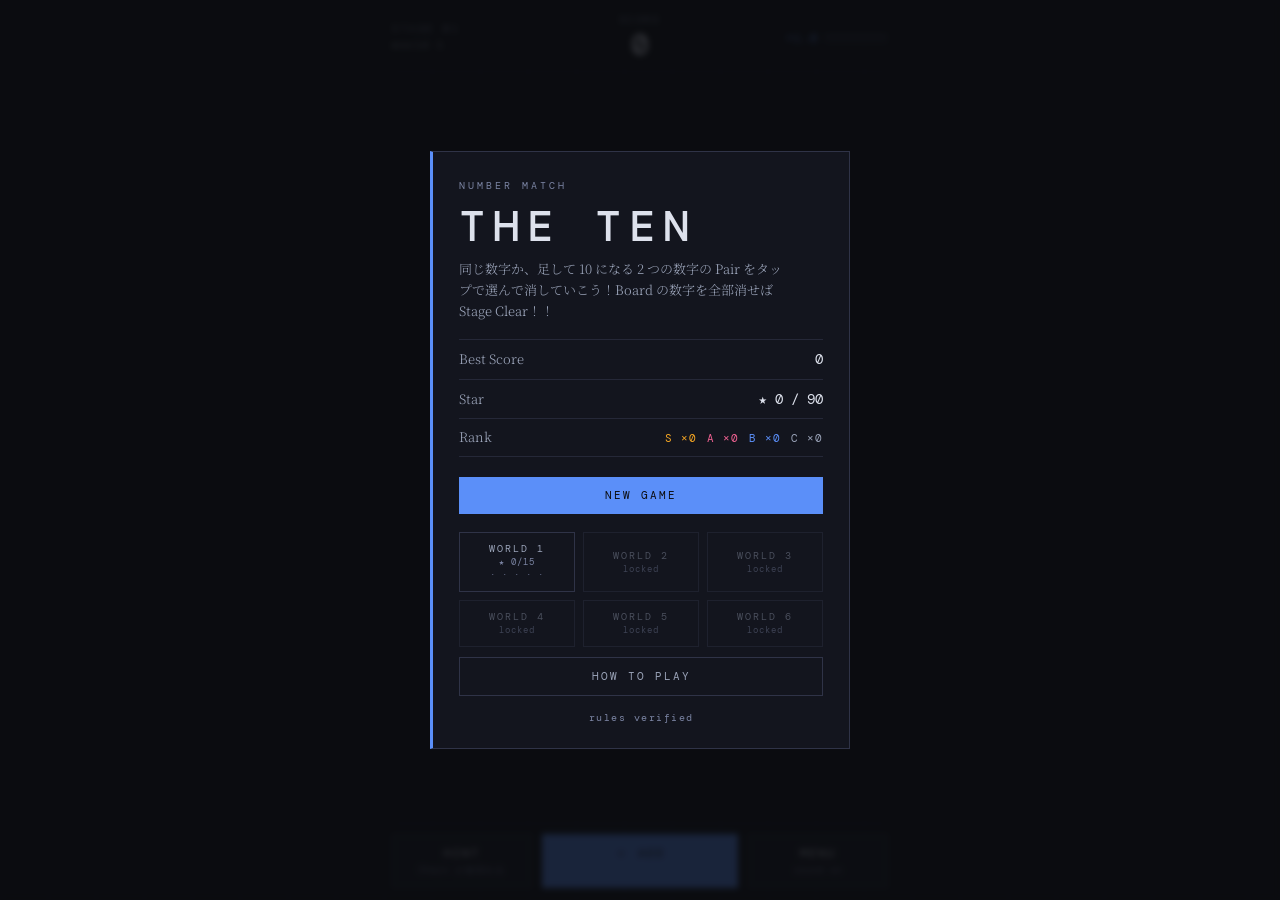
==== web/index.html @ 30307515 "改善案 1〜6、表記の英語統一、GIVE UP ボタン - Chain ゲージ: 4 秒消さないと 1.5 秒ごとに Chain −1(game.tick、HUD の細いバー) - FEVER: 倍率" ====
<!doctype html>
<html lang="ja">
<head>
  <meta charset="utf-8">
  <meta name="viewport" content="width=device-width, initial-scale=1, viewport-fit=cover, user-scalable=no">
  <meta name="theme-color" content="#0c0d11">
  <meta name="mobile-web-app-capable" content="yes">
  <meta name="apple-mobile-web-app-capable" content="yes">
  <meta name="apple-mobile-web-app-status-bar-style" content="black-translucent">
  <title>THE TEN — Number Match</title>
  <link rel="manifest" href="manifest.json">
  <link rel="icon" href="icons/icon.svg" type="image/svg+xml">
  <link rel="apple-touch-icon" href="icons/icon-192.png">
  <link rel="preconnect" href="https://fonts.googleapis.com">
  <link rel="preconnect" href="https://fonts.gstatic.com" crossorigin>
  <link href="https://fonts.googleapis.com/css2?family=DM+Mono:wght@300;400;500&family=Noto+Serif+JP:wght@300;400;500&display=swap" rel="stylesheet">
  <link rel="stylesheet" href="css/style.css">
</head>
<body>
  <canvas id="fx" aria-hidden="true"></canvas>

  <main id="app" class="app">
    <header class="hud">
      <div class="hud-left">
        <div class="label" id="hud-stage-label">STAGE 01</div>
        <div class="sub" id="hud-world-label">world 1</div>
      </div>
      <div class="hud-center">
        <div class="label">SCORE</div>
        <div class="score" id="hud-score">0</div>
      </div>
      <div class="hud-right">
        <div class="lives" id="hud-lives" aria-label="Heart"></div>
        <div class="chain" id="hud-chain" aria-label="Chain">
          <span class="chain-mult" id="hud-mult">×1.0</span>
          <span class="chain-bars">
            <span class="chain-bar"><span class="chain-fill" id="hud-chain-fill"></span></span>
            <span class="gauge-bar" title="Chain gauge"><span class="gauge-fill" id="hud-gauge-fill"></span></span>
          </span>
        </div>
      </div>
    </header>

    <div class="fever" id="hud-fever" hidden>
      <span class="fever-label">FEVER ×2</span>
      <span class="fever-bar"><span class="fever-fill" id="hud-fever-fill"></span></span>
    </div>

    <section class="board-wrap" id="board-wrap">
      <div class="board" id="board" role="grid" aria-label="Board"></div>
    </section>

    <footer class="controls">
      <button class="ctl" id="btn-hint" type="button">
        <span class="ctl-label">HINT</span>
        <span class="ctl-sub">Chain が途切れる</span>
      </button>
      <button class="ctl ctl-primary" id="btn-add" type="button">
        <span class="ctl-label" id="btn-add-label">＋ ADD</span>
        <span class="ctl-sub" id="add-stock" aria-label="Add の残り"></span>
      </button>
      <button class="ctl" id="btn-menu" type="button">
        <span class="ctl-label">MENU</span>
        <span class="ctl-sub" id="btn-sound-state">sound on</span>
      </button>
    </footer>
  </main>

  <div class="toast" id="toast" hidden></div>

  <div class="overlay" id="overlay" hidden>
    <div class="card" id="overlay-card"></div>
  </div>

  <script type="module" src="js/main.js"></script>
</body>
</html>
---- web/css/style.css ----
/* ============================================================
   TEN — Number Match  共通スタイル
   study_planner の world view(dark / DM Mono + Noto Serif JP)を踏襲
   ============================================================ */

:root {
  --bg:#0c0d11;
  --surface:#13151e;
  --surface2:#1b1e2b;
  --surface3:#222536;
  --border:#252838;
  --border-light:#2f3347;

  --text:#dde1ec;
  --text-muted:#9aa3b8;
  --text-dim:#7b84a3;

  --blue:#5b8ff9;
  --green:#3ecf8e;
  --amber:#f5a623;
  --rose:#f06292;
  --red:#ef4444;
  --purple:#a78bfa;

  --heat:var(--blue);              /* チェーンの熱の色(JS が上書き) */
  --glow:0;                         /* チェーンの熱 0〜1(JS が上書き)。ボードの縁の光と格子の明るさ */

  --font-ja:'Noto Serif JP', 'Hiragino Mincho ProN', 'Yu Mincho', serif;
  --font-mono:'DM Mono', 'SFMono-Regular', Consolas, monospace;

  --gutter:12px;
  --cell-gap:4px;
  --cell:48px;                      /* JS が画面幅から再計算 */
  color-scheme:dark;
}

*, *::before, *::after { margin:0; padding:0; box-sizing:border-box; }
html, body { height:100%; }
body {
  font-family:var(--font-ja);
  background:var(--bg);
  color:var(--text);
  line-height:1.6;
  -webkit-font-smoothing:antialiased;
  -webkit-tap-highlight-color:transparent;
  overflow:hidden;
  touch-action:manipulation;
  user-select:none; -webkit-user-select:none;
}

/* 格子背景 */
body::after {
  content:''; position:fixed; inset:0;
  background-image:
    linear-gradient(var(--border) 1px, transparent 1px),
    linear-gradient(90deg, var(--border) 1px, transparent 1px);
  background-size:48px 48px;
  opacity:calc(0.15 + var(--glow) * 0.2); pointer-events:none; z-index:0;
  transition:opacity 0.4s;
}
body.gridflash::after { animation:gridflash 0.45s ease-out; }
@keyframes gridflash { 0%{opacity:0.7} 100%{opacity:calc(0.15 + var(--glow) * 0.2)} }

#fx { position:fixed; inset:0; width:100%; height:100%; pointer-events:none; z-index:50; }

/* ---------- レイアウト ---------- */
.app {
  position:relative; z-index:1;
  display:flex; flex-direction:column;
  height:100%;
  max-width:520px; margin:0 auto;
  padding:calc(env(safe-area-inset-top, 0px) + 12px) var(--gutter) calc(env(safe-area-inset-bottom, 0px) + 12px);
}

/* ---------- HUD ---------- */
.hud {
  display:grid; grid-template-columns:1fr auto 1fr; align-items:center; gap:12px;
  padding-bottom:10px; border-bottom:1px solid var(--border);
}
.hud-left { text-align:left; }
.hud-center { text-align:center; }
.hud-right { text-align:right; display:flex; flex-direction:column; align-items:flex-end; gap:4px; }
.label {
  font-family:var(--font-mono); font-size:10px; letter-spacing:2.5px;
  text-transform:uppercase; color:var(--text-dim);
}
.sub { font-family:var(--font-mono); font-size:10px; letter-spacing:1.5px; color:var(--text-muted); }
.score {
  font-family:var(--font-mono); font-weight:500; font-size:26px; letter-spacing:1px;
  line-height:1.1; color:var(--text);
  font-variant-numeric:tabular-nums;
  transition:color 0.3s;
}
.score.bump { animation:bump 0.25s ease-out; }
@keyframes bump { 0%{transform:scale(1)} 40%{transform:scale(1.12); color:var(--heat)} 100%{transform:scale(1)} }

.lives { display:flex; gap:4px; font-size:14px; line-height:1; }
.lives .heart { color:var(--rose); transition:transform 0.2s, opacity 0.2s; display:inline-block; }
.lives .heart.off { color:var(--border-light); }
.lives .heart.lost { animation:heart-lost 0.5s ease-out forwards; }
.lives .heart.gain { animation:heart-gain 0.6s ease-out; }
@keyframes heart-lost { 0%{transform:scale(1)} 30%{transform:scale(1.5)} 100%{transform:scale(0.8); opacity:0.35} }
@keyframes heart-gain { 0%{transform:scale(0.4)} 60%{transform:scale(1.5)} 100%{transform:scale(1)} }

.chain { display:flex; align-items:center; gap:6px; }
.chain-mult {
  font-family:var(--font-mono); font-size:12px; letter-spacing:1px; color:var(--heat);
  font-variant-numeric:tabular-nums; transition:color 0.3s;
}
.chain-bars { display:flex; flex-direction:column; gap:3px; }
.chain-bar { position:relative; width:64px; height:4px; background:var(--surface3); overflow:hidden; }
.gauge-bar { position:relative; width:64px; height:2px; background:var(--surface3); overflow:hidden; }
.gauge-fill { position:absolute; left:0; top:0; bottom:0; width:0%; background:var(--text-muted); transition:width 0.2s linear; }
.gauge-fill.low { background:var(--red); animation:gauge-blink 0.4s steps(2) infinite; }
@keyframes gauge-blink { 0%{opacity:1} 100%{opacity:0.3} }
.chain-fill {
  position:absolute; left:0; top:0; bottom:0; width:0%;
  background:var(--heat); transition:width 0.25s ease-out, background 0.3s;
  box-shadow:0 0 8px var(--heat);
}

/* ---------- FEVER ---------- */
.fever {
  display:flex; align-items:center; gap:10px; margin-top:8px; padding:4px 10px;
  border:1px solid var(--rose); background:rgba(240,98,146,0.12);
  animation:fever-pulse 0.6s ease-in-out infinite alternate;
}
.fever[hidden] { display:none; }
.fever-label { font-family:var(--font-mono); font-size:11px; letter-spacing:3px; color:var(--rose); font-weight:500; white-space:nowrap; }
.fever-bar { flex:1; height:4px; background:var(--surface3); overflow:hidden; }
.fever-fill { display:block; height:100%; width:100%; background:linear-gradient(90deg, var(--rose), var(--amber), var(--purple)); transition:width 0.25s linear; }
@keyframes fever-pulse { 0%{box-shadow:0 0 6px rgba(240,98,146,0.3)} 100%{box-shadow:0 0 18px rgba(240,98,146,0.7)} }
body.fever { animation:fever-bg 1.2s ease-in-out infinite alternate; }
@keyframes fever-bg { 0%{background:#0c0d11} 100%{background:#1a0e1c} }
body.fever::after { opacity:0.5; animation:fever-grid 0.6s ease-in-out infinite alternate; }
@keyframes fever-grid { 0%{opacity:0.35} 100%{opacity:0.65} }
body.fever .hud, body.fever .controls { border-color:rgba(240,98,146,0.5); }

/* ---------- Board ---------- */
.board-wrap {
  flex:1; min-height:0;
  display:flex; justify-content:center; align-items:flex-start;
  padding:18px 0 12px;
  overflow-y:auto;
  scrollbar-width:none;
  will-change:transform;
  box-shadow:inset 0 0 calc(10px + var(--glow) * 70px) color-mix(in srgb, var(--heat) calc(var(--glow) * 45%), transparent);
  transition:box-shadow 0.4s;
}
.app.punch { animation:punch 0.28s cubic-bezier(.2,1.4,.4,1); }
@keyframes punch { 0%{transform:scale(1)} 35%{transform:scale(1.035)} 100%{transform:scale(1)} }
.board-wrap::-webkit-scrollbar { display:none; }
.board {
  display:grid;
  grid-template-columns:repeat(9, var(--cell));
  grid-auto-rows:var(--cell);
  gap:var(--cell-gap);
  align-content:start;
  padding-bottom:40px;
}
.cell {
  appearance:none; border:1px solid var(--border); background:var(--surface);
  color:var(--text); font-family:var(--font-mono); font-weight:500;
  font-size:calc(var(--cell) * 0.62); line-height:1;
  display:flex; align-items:center; justify-content:center;
  cursor:pointer; position:relative;
  transition:background 0.15s, border-color 0.15s, transform 0.12s, color 0.15s, opacity 0.2s;
}
.cell:active { transform:scale(0.92); }
.cell.empty {
  background:transparent; border-color:var(--border); border-style:dashed; opacity:0.35;
  cursor:default; color:transparent;
}
.cell.selected {
  background:var(--surface3); border-color:var(--heat); color:#fff;
  box-shadow:0 0 0 1px var(--heat), 0 0 16px color-mix(in srgb, var(--heat) 55%, transparent);
  transform:scale(1.06);
}
.cell.squash { animation:squash 0.32s cubic-bezier(.3,1.6,.5,1); }
@keyframes squash { 0%{transform:scale(1.25,0.8)} 50%{transform:scale(0.95,1.12)} 100%{transform:scale(1.06)} }
.cell.hint { animation:hint-pulse 0.9s ease-in-out infinite; border-color:var(--amber); color:var(--amber); }
@keyframes hint-pulse { 0%,100%{box-shadow:0 0 0 0 rgba(245,166,35,0)} 50%{box-shadow:0 0 0 4px rgba(245,166,35,0.35)} }
.cell.removing {
  animation:cell-pop 0.22s ease-in forwards;
  border-color:var(--heat); color:var(--heat);
}
@keyframes cell-pop { 0%{transform:scale(1.1)} 100%{transform:scale(0.2); opacity:0} }
.cell.shake { animation:cell-shake 0.3s ease-in-out; border-color:var(--red); }
@keyframes cell-shake { 0%,100%{transform:translateX(0)} 25%{transform:translateX(-4px)} 75%{transform:translateX(4px)} }
.cell.added { animation:cell-in 0.35s ease-out backwards; }
@keyframes cell-in { 0%{transform:translateY(10px) scale(0.6); opacity:0} 100%{transform:none; opacity:1} }

/* ---------- 操作ボタン ---------- */
.controls {
  display:grid; grid-template-columns:1fr 1.4fr 1fr; gap:10px;
  padding-top:10px; border-top:1px solid var(--border);
}
.ctl {
  appearance:none; background:var(--surface); border:1px solid var(--border-light);
  color:var(--text-muted); padding:10px 8px; cursor:pointer;
  display:flex; flex-direction:column; align-items:center; gap:3px;
  transition:all 0.15s; min-height:54px;
}
.ctl:active { transform:translateY(1px); }
.ctl:disabled { opacity:0.4; cursor:not-allowed; }
.ctl-label { font-family:var(--font-mono); font-size:12px; letter-spacing:2px; text-transform:uppercase; color:var(--text); }
.ctl-sub { font-family:var(--font-mono); font-size:9px; letter-spacing:1px; color:var(--text-dim); }
.ctl-primary { background:var(--blue); border-color:var(--blue); }
.ctl-primary .ctl-label { color:#0c0d11; }
.ctl-primary .ctl-sub { color:rgba(12,13,17,0.7); }
.ctl-primary:disabled { background:var(--surface); border-color:var(--border); }
.ctl-primary:disabled .ctl-label { color:var(--text-dim); }
.ctl-danger { background:var(--surface); border-color:var(--red); }
.ctl-danger .ctl-label { color:var(--red); }
.ctl-danger .ctl-sub { color:var(--text-dim); }
.stock { display:inline-flex; gap:4px; }
.stock .dot { width:6px; height:6px; border-radius:50%; background:rgba(12,13,17,0.85); }
.stock .dot.off { background:rgba(12,13,17,0.25); }
.ctl-primary:disabled .stock .dot { background:var(--text-dim); }
.ctl-primary:disabled .stock .dot.off { background:var(--border); }

/* ---------- トースト ---------- */
.toast {
  position:fixed; left:50%; bottom:calc(env(safe-area-inset-bottom, 0px) + 92px);
  transform:translateX(-50%) translateY(10px);
  background:var(--surface2); border:1px solid var(--border-light); border-left:2px solid var(--amber);
  color:var(--text); font-family:var(--font-mono); font-size:11px; letter-spacing:1px;
  padding:10px 18px; z-index:60; opacity:0; transition:all 0.25s ease; pointer-events:none;
  max-width:min(440px, calc(100vw - 32px)); width:max-content; text-align:center; line-height:1.6;
}
.toast[hidden] { display:block; }
.toast.show { opacity:1; transform:translateX(-50%) translateY(0); }

/* ---------- オーバーレイ ---------- */
.overlay {
  position:fixed; inset:0; z-index:40;
  background:rgba(12,13,17,0.82); backdrop-filter:blur(3px);
  display:flex; align-items:center; justify-content:center; padding:16px;
}
.overlay[hidden] { display:none; }
.card {
  width:100%; max-width:420px;
  background:var(--surface); border:1px solid var(--border-light); border-left:3px solid var(--heat);
  padding:26px 26px 22px;
  animation:card-in 0.3s ease-out;
  max-height:calc(100vh - 32px); overflow-y:auto;
}
@keyframes card-in { 0%{transform:translateY(16px); opacity:0} 100%{transform:none; opacity:1} }
.card .eyebrow { font-family:var(--font-mono); font-size:10px; letter-spacing:3px; text-transform:uppercase; color:var(--text-dim); margin-bottom:6px; }
.card h1 { font-family:var(--font-mono); font-weight:500; font-size:22px; letter-spacing:3px; text-transform:uppercase; line-height:1.2; }
.card h1.big { font-size:44px; letter-spacing:8px; }
.card .ja { font-family:var(--font-ja); font-weight:300; font-size:13px; color:var(--text-muted); margin-top:6px; text-wrap:pretty; }
.card .rows { margin:18px 0 6px; border-top:1px solid var(--border); }
.card .row { display:flex; justify-content:space-between; align-items:baseline; padding:8px 0; border-bottom:1px solid var(--border); font-size:13px; }
.card .row .k { color:var(--text-muted); font-family:var(--font-ja); font-weight:300; }
.card .row .v { font-family:var(--font-mono); font-size:14px; font-variant-numeric:tabular-nums; }
.card .row .v.plus { color:var(--green); }
.card .row .v.minus { color:var(--red); }
.card .row.total .v { font-size:20px; font-weight:500; }
.card .result { display:flex; align-items:center; justify-content:center; gap:22px; margin:16px 0 4px; }
.card .rank { font-family:var(--font-mono); font-weight:500; font-size:54px; line-height:1; letter-spacing:2px;
  color:var(--text-dim); transform:scale(0.4); opacity:0; }
.card .rank.show { animation:rank-in 0.5s cubic-bezier(.2,1.5,.4,1) forwards; }
.card .rank.S { color:var(--amber); text-shadow:0 0 24px rgba(245,166,35,0.7); }
.card .rank.A { color:var(--rose); text-shadow:0 0 18px rgba(240,98,146,0.6); }
.card .rank.B { color:var(--blue); }
.card .rank.C { color:var(--text-muted); }
@keyframes rank-in { 0%{transform:scale(2.2); opacity:0} 100%{transform:scale(1); opacity:1} }
.card .stars { display:flex; gap:10px; justify-content:center; font-size:34px; line-height:1; }
.card .stars .star { color:var(--border-light); transform:scale(0.6); opacity:0; }
.card .stars .star.on { color:var(--amber); text-shadow:0 0 18px rgba(245,166,35,0.6); }
.card .stars .star.show { animation:star-in 0.45s cubic-bezier(.2,1.6,.4,1) forwards; }
@keyframes star-in { 0%{transform:scale(0.3); opacity:0} 100%{transform:scale(1); opacity:1} }
.card .actions { display:flex; flex-direction:column; gap:10px; margin-top:20px; }
.btn {
  appearance:none; font-family:var(--font-mono); font-size:11px; letter-spacing:2px; text-transform:uppercase;
  padding:12px 20px; border:none; cursor:pointer; transition:all 0.15s;
  display:inline-flex; align-items:center; justify-content:center; gap:8px; line-height:1.2;
}
.btn:active { transform:translateY(1px); }
.btn-primary { background:var(--blue); color:#0c0d11; }
.btn-success { background:var(--green); color:#0c0d11; }
.btn-warn { background:var(--amber); color:#0c0d11; }
.btn-danger { background:var(--red); color:#fff; }
.btn-ghost { background:transparent; color:var(--text-muted); border:1px solid var(--border-light); }
.btn:disabled { opacity:0.4; cursor:not-allowed; }
.worlds { display:grid; grid-template-columns:repeat(3, 1fr); gap:8px; margin-top:8px; }
.worlds .btn { padding:10px 6px; font-size:10px; flex-direction:column; gap:2px; }
.worlds .btn small { font-size:9px; letter-spacing:1px; color:var(--text-dim); text-transform:none; }
.ranks { display:flex; gap:10px; justify-content:center; font-family:var(--font-mono); font-size:11px; letter-spacing:1px; }
.ranks .S { color:var(--amber); } .ranks .A { color:var(--rose); } .ranks .B { color:var(--blue); } .ranks .C { color:var(--text-muted); }
.card .rules { font-size:13px; line-height:1.9; color:var(--text-muted); font-weight:300; margin-top:12px; text-wrap:pretty; }
.card .rules b { color:var(--text); font-weight:500; }
.card .rules .ex { font-family:var(--font-mono); color:var(--heat); }
.meta { font-family:var(--font-mono); font-size:10px; letter-spacing:1.5px; color:var(--text-dim); margin-top:14px; text-align:center; }

@media (min-height:760px) {
  .score { font-size:30px; }
}
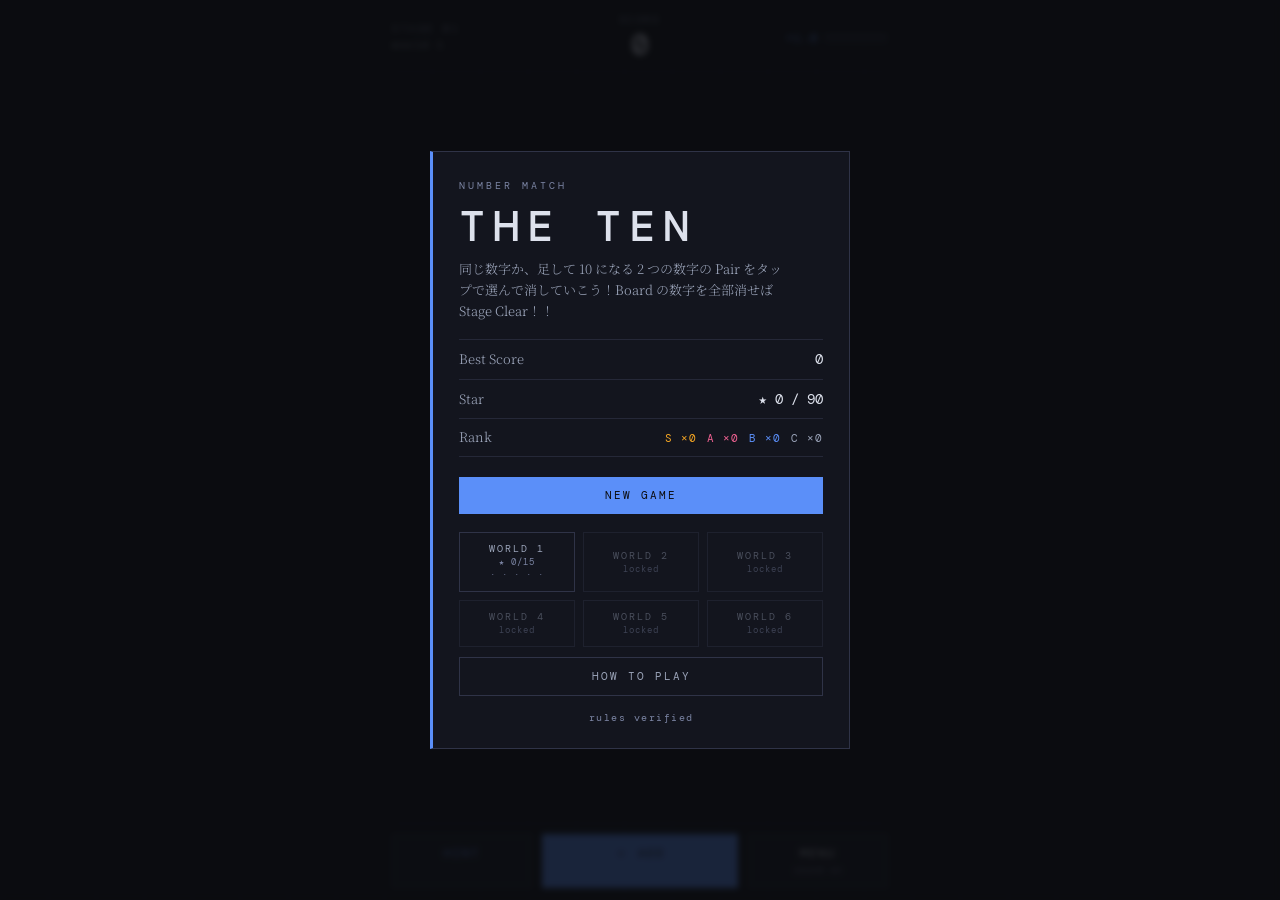
==== commit 60c3a251: "FEVER を届きやすく、長音階の音、難しさを倍率に、3 段階の Hint(HINT / FLASH / SCOPE) - Chain: 1 回ごとに倍率 +1.0(上限 ×10 は 9 連鎖)、ゲー" ====
--- a/web/index.html
+++ b/web/index.html
@@ -51,9 +51,9 @@
     </section>
 
     <footer class="controls">
-      <button class="ctl" id="btn-hint" type="button">
-        <span class="ctl-label">HINT</span>
-        <span class="ctl-sub">Chain が途切れる</span>
+      <button class="ctl tier-hint" id="btn-hint" type="button">
+        <span class="ctl-label" id="btn-hint-label">HINT</span>
+        <span class="ctl-sub" id="btn-hint-sub"></span>
       </button>
       <button class="ctl ctl-primary" id="btn-add" type="button">
         <span class="ctl-label" id="btn-add-label">＋ ADD</span>
--- a/web/css/style.css
+++ b/web/css/style.css
@@ -210,6 +210,15 @@
 .ctl-primary .ctl-sub { color:rgba(12,13,17,0.7); }
 .ctl-primary:disabled { background:var(--surface); border-color:var(--border); }
 .ctl-primary:disabled .ctl-label { color:var(--text-dim); }
+.ctl.tier-hint .ctl-label { color:var(--blue); }
+.ctl.tier-flash { border-color:var(--amber); } .ctl.tier-flash .ctl-label { color:var(--amber); }
+.ctl.tier-scope { border-color:var(--red); animation:scope-glow 1s ease-in-out infinite alternate; } .ctl.tier-scope .ctl-label { color:var(--red); }
+@keyframes scope-glow { 0%{box-shadow:0 0 0 0 rgba(239,68,68,0)} 100%{box-shadow:0 0 12px 0 rgba(239,68,68,0.45)} }
+.ctl .stock .dot { background:var(--text-muted); } .ctl .stock .dot.off { background:var(--border-light); }
+.cell.flash { animation:flash-cell 0.3s ease-in-out infinite alternate; border-color:var(--amber); color:var(--amber); }
+@keyframes flash-cell { 0%{box-shadow:0 0 0 0 rgba(245,166,35,0.2); background:var(--surface)} 100%{box-shadow:0 0 14px 2px rgba(245,166,35,0.55); background:var(--surface3)} }
+.cell.scope { animation:scope-cell 0.7s ease-in-out infinite alternate; border-color:var(--red); color:var(--red); }
+@keyframes scope-cell { 0%{box-shadow:0 0 0 0 rgba(239,68,68,0.2)} 100%{box-shadow:0 0 16px 3px rgba(239,68,68,0.6)} }
 .ctl-danger { background:var(--surface); border-color:var(--red); }
 .ctl-danger .ctl-label { color:var(--red); }
 .ctl-danger .ctl-sub { color:var(--text-dim); }
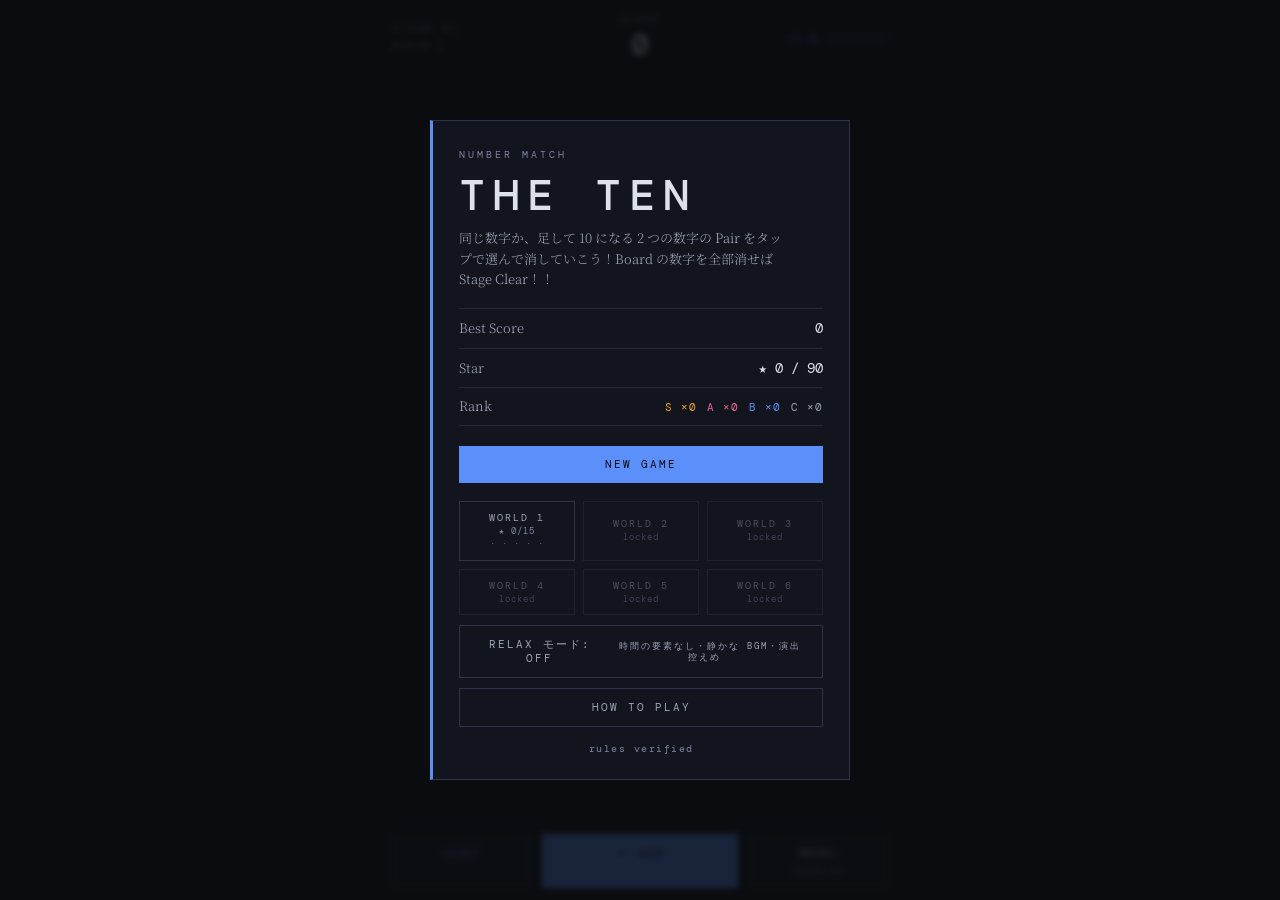
==== commit 72aab8be: "Quest(Stage ごとのお題)と Add 温存の投資(次の World の開始 Chain と Heart) - quest.js: digitFirst / chain / diagonal " ====
--- a/web/index.html
+++ b/web/index.html
@@ -46,6 +46,12 @@
       <span class="fever-bar"><span class="fever-fill" id="hud-fever-fill"></span></span>
     </div>
 
+    <div class="quest" id="hud-quest" hidden>
+      <span class="quest-label">QUEST</span>
+      <span class="quest-text" id="hud-quest-text"></span>
+      <span class="quest-mark" id="hud-quest-mark"></span>
+    </div>
+
     <section class="board-wrap" id="board-wrap">
       <div class="board" id="board" role="grid" aria-label="Board"></div>
     </section>
--- a/web/css/style.css
+++ b/web/css/style.css
@@ -306,3 +306,44 @@
 @media (min-height:760px) {
   .score { font-size:30px; }
 }
+
+/* BGM の拍に合わせた脈動(JS が --beat を 0〜1 で毎フレーム更新) */
+:root { --beat:0; }
+.board-wrap { box-shadow:inset 0 0 calc(10px + var(--glow) * 70px + var(--beat) * 40px) color-mix(in srgb, var(--heat) calc(var(--glow) * 45% + var(--beat) * 20%), transparent); }
+body::after { opacity:calc(0.15 + var(--glow) * 0.2 + var(--beat) * 0.15); transition:none; }
+.hud .score { text-shadow:0 0 calc(var(--beat) * 14px) color-mix(in srgb, var(--heat) 70%, transparent); }
+
+/* ---------- 感想戦 ---------- */
+.rv-tabs { display:flex; flex-wrap:wrap; gap:6px; margin-top:10px; }
+.rv-tabs .btn { padding:6px 10px; font-size:10px; }
+.rv-tabs .btn.on { border-color:var(--amber); color:var(--amber); }
+.rv-list { max-height:34vh; overflow-y:auto; margin-top:10px; border-top:1px solid var(--border); }
+.rv-row { display:grid; grid-template-columns:18px 1fr; gap:2px 8px; padding:7px 4px; border-bottom:1px solid var(--border); cursor:pointer; font-size:12px; }
+.rv-row.on { background:var(--surface2); }
+.rv-mark { font-family:var(--font-mono); grid-row:span 2; align-self:start; }
+.rv-head { font-family:var(--font-mono); color:var(--text); }
+.rv-text { color:var(--text-muted); font-size:11px; line-height:1.6; grid-column:2; }
+.rv-best .rv-mark { color:var(--amber); } .rv-good .rv-mark { color:var(--text-dim); } .rv-missed .rv-mark { color:var(--blue); } .rv-blunder .rv-mark { color:var(--red); }
+.rv-board { margin-top:12px; }
+.rv-grid { display:grid; grid-template-columns:repeat(9, 1fr); gap:3px; }
+.rv-cell { aspect-ratio:1; display:flex; align-items:center; justify-content:center; font-family:var(--font-mono); font-size:13px; background:var(--surface2); border:1px solid var(--border); color:var(--text); }
+.rv-cell.empty { background:transparent; border-style:dashed; opacity:0.35; }
+.rv-cell.mine { border-color:var(--red); color:var(--red); box-shadow:0 0 0 1px var(--red) inset; }
+.rv-cell.best { border-color:var(--amber); color:var(--amber); box-shadow:0 0 0 1px var(--amber) inset; }
+.rv-cell.mine.best { color:var(--green); border-color:var(--green); box-shadow:0 0 0 1px var(--green) inset; }
+.rv-legend { font-family:var(--font-mono); font-size:10px; color:var(--text-dim); margin-top:6px; letter-spacing:1px; }
+.rv-legend .mine { color:var(--red); } .rv-legend .best { color:var(--amber); }
+
+/* Relax モード: 背景の脈動と光を弱める */
+body.relax::after { opacity:calc(0.12 + var(--glow) * 0.08 + var(--beat) * 0.05); }
+body.relax .board-wrap { box-shadow:inset 0 0 calc(6px + var(--glow) * 30px) color-mix(in srgb, var(--heat) calc(var(--glow) * 25%), transparent); }
+body.relax .gauge-bar { opacity:0.25; }
+
+/* ---------- お題(Quest) ---------- */
+.quest { display:flex; align-items:center; gap:10px; margin-top:8px; padding:5px 10px; border:1px solid var(--border-light); background:var(--surface); }
+.quest[hidden] { display:none; }
+.quest-label { font-family:var(--font-mono); font-size:10px; letter-spacing:3px; color:var(--text-dim); }
+.quest-text { flex:1; font-family:var(--font-ja); font-size:12px; color:var(--text); }
+.quest-mark { font-family:var(--font-mono); font-size:14px; width:16px; text-align:center; }
+.quest.done { border-color:var(--green); } .quest.done .quest-mark { color:var(--green); } .quest.done .quest-text { color:var(--green); }
+.quest.failed { border-color:var(--border); } .quest.failed .quest-text { color:var(--text-dim); text-decoration:line-through; } .quest.failed .quest-mark { color:var(--text-dim); }
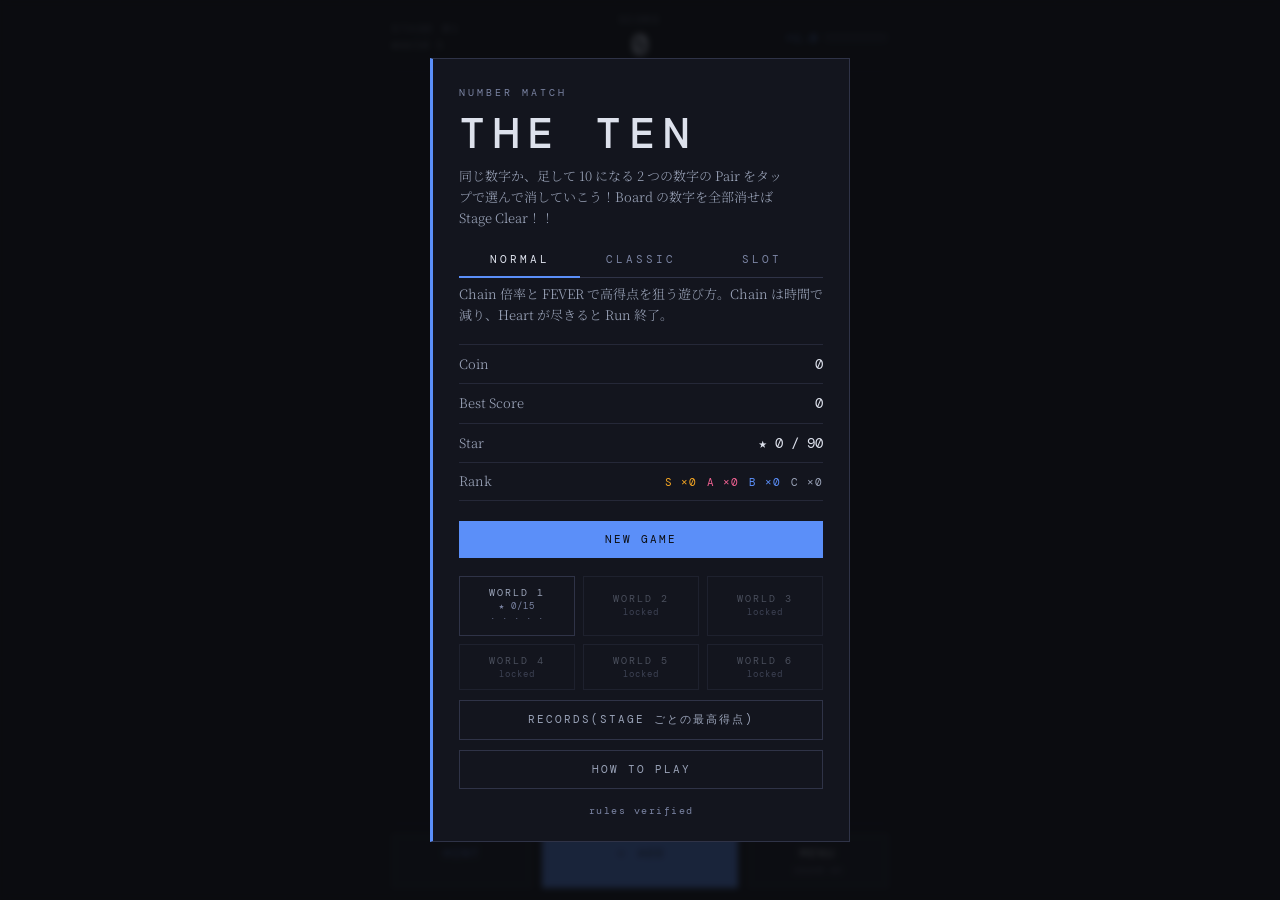
==== commit 04c2ee74: "SLOT(パチスロ型の別ゲーム)を追加。Title のタブに SLOT - slot.js: 役の先抽選、引き込み(役ごとの範囲。小役は広く BONUS は目押し)、役なしの回は揃えない制御、2 本目" ====
--- a/web/index.html
+++ b/web/index.html
@@ -72,6 +72,35 @@
     </footer>
   </main>
 
+  <!-- スロット(SLOT タブ。THE TEN とは別の画面) -->
+  <section id="slot" class="slot" hidden>
+    <header class="slot-top">
+      <div class="slot-top-l"><div class="label">COIN</div><div class="slot-coins" id="slot-coins">0</div></div>
+      <div class="slot-lamp" id="slot-lamp">予告</div>
+      <div class="slot-top-r"><div class="label">WIN</div><div class="slot-win" id="slot-win">0</div></div>
+    </header>
+    <div class="slot-bonus" id="slot-bonus" hidden><span id="slot-bonus-label">BIG BONUS</span><span id="slot-bonus-left"></span></div>
+    <div class="reels" id="reels">
+      <div class="reel" data-reel="0"><div class="strip" id="strip-0"></div><div class="reel-mid"></div></div>
+      <div class="reel" data-reel="1"><div class="strip" id="strip-1"></div><div class="reel-mid"></div></div>
+      <div class="reel" data-reel="2"><div class="strip" id="strip-2"></div><div class="reel-mid"></div></div>
+    </div>
+    <div class="slot-stops">
+      <button class="ctl stop" type="button" data-stop="0"><span class="ctl-label">STOP</span></button>
+      <button class="ctl stop" type="button" data-stop="1"><span class="ctl-label">STOP</span></button>
+      <button class="ctl stop" type="button" data-stop="2"><span class="ctl-label">STOP</span></button>
+    </div>
+    <div class="slot-pay">
+      <span><b>TEN TEN TEN</b> BIG</span><span><b>★★★</b> REG</span><span><b>同じ数字×3</b> 数字×2</span><span><b>合計 10</b> 8</span><span><b>足して 10 + ★</b> 3</span>
+    </div>
+    <div class="slot-stats" id="slot-stats"></div>
+    <footer class="controls slot-controls">
+      <button class="ctl" id="slot-bet" type="button"><span class="ctl-label">BET 5</span><span class="ctl-sub">5 lines</span></button>
+      <button class="ctl ctl-primary" id="slot-start" type="button"><span class="ctl-label">START</span><span class="ctl-sub"></span></button>
+      <button class="ctl" id="slot-menu" type="button"><span class="ctl-label">MENU</span><span class="ctl-sub">title · sound</span></button>
+    </footer>
+  </section>
+
   <div class="toast" id="toast" hidden></div>
 
   <div class="overlay" id="overlay" hidden>
--- a/web/css/style.css
+++ b/web/css/style.css
@@ -10,6 +10,7 @@
   --surface3:#222536;
   --border:#252838;
   --border-light:#2f3347;
+  --cell-border:#3b4058;          /* マスの枠(斜めの並びが読めるよう、少し明るめ) */
 
   --text:#dde1ec;
   --text-muted:#9aa3b8;
@@ -29,6 +30,9 @@
   --font-mono:'DM Mono', 'SFMono-Regular', Consolas, monospace;
 
   --gutter:12px;
+  --grid-x:12px;                    /* 背景の格子の原点(JS が Board の位置に合わせる) */
+  --grid-y:0px;
+  --grid-color:var(--border);
   --cell-gap:4px;
   --cell:48px;                      /* JS が画面幅から再計算 */
   color-scheme:dark;
@@ -52,9 +56,10 @@
 body::after {
   content:''; position:fixed; inset:0;
   background-image:
-    linear-gradient(var(--border) 1px, transparent 1px),
-    linear-gradient(90deg, var(--border) 1px, transparent 1px);
-  background-size:48px 48px;
+    linear-gradient(var(--grid-color) 1px, transparent 1px),
+    linear-gradient(90deg, var(--grid-color) 1px, transparent 1px);
+  background-size:calc(var(--cell) + var(--cell-gap)) calc(var(--cell) + var(--cell-gap));
+  background-position:calc(var(--grid-x) - var(--cell-gap) / 2 - 0.5px) calc(var(--grid-y) - var(--cell-gap) / 2 - 0.5px);
   opacity:calc(0.15 + var(--glow) * 0.2); pointer-events:none; z-index:0;
   transition:opacity 0.4s;
 }
@@ -95,6 +100,7 @@
 @keyframes bump { 0%{transform:scale(1)} 40%{transform:scale(1.12); color:var(--heat)} 100%{transform:scale(1)} }
 
 .lives { display:flex; gap:4px; font-size:14px; line-height:1; }
+.lives[hidden], .chain[hidden] { display:none; }   /* CLASSIC では Heart と Chain を隠す(hidden 属性を display:flex より優先) */
 .lives .heart { color:var(--rose); transition:transform 0.2s, opacity 0.2s; display:inline-block; }
 .lives .heart.off { color:var(--border-light); }
 .lives .heart.lost { animation:heart-lost 0.5s ease-out forwards; }
@@ -130,11 +136,28 @@
 .fever-bar { flex:1; height:4px; background:var(--surface3); overflow:hidden; }
 .fever-fill { display:block; height:100%; width:100%; background:linear-gradient(90deg, var(--rose), var(--amber), var(--purple)); transition:width 0.25s linear; }
 @keyframes fever-pulse { 0%{box-shadow:0 0 6px rgba(240,98,146,0.3)} 100%{box-shadow:0 0 18px rgba(240,98,146,0.7)} }
-body.fever { animation:fever-bg 1.2s ease-in-out infinite alternate; }
+body.fever { --grid-color:rgba(240,98,146,0.55); animation:fever-bg 1.2s ease-in-out infinite alternate; }
 @keyframes fever-bg { 0%{background:#0c0d11} 100%{background:#1a0e1c} }
 body.fever::after { opacity:0.5; animation:fever-grid 0.6s ease-in-out infinite alternate; }
-@keyframes fever-grid { 0%{opacity:0.35} 100%{opacity:0.65} }
+@keyframes fever-grid { 0%{opacity:0.35} 100%{opacity:0.75} }
 body.fever .hud, body.fever .controls { border-color:rgba(240,98,146,0.5); }
+/* FEVER の追加演出(CLASSIC では付けない): 画面の縁の光、マスの枠の色の巡り、Score の脈 */
+body.fever:not(.classic)::before {
+  content:''; position:fixed; inset:0; pointer-events:none; z-index:1;
+  box-shadow:inset 0 0 90px 12px rgba(240,98,146,0.32);
+  animation:fever-edge 0.8s ease-in-out infinite alternate;
+}
+@keyframes fever-edge { 0%{box-shadow:inset 0 0 70px 6px rgba(240,98,146,0.22)} 100%{box-shadow:inset 0 0 120px 20px rgba(167,139,250,0.4)} }
+body.fever:not(.classic) .cell:not(.empty) { animation:fever-cell 1.4s ease-in-out infinite alternate; }
+@keyframes fever-cell {
+  0%{border-color:rgba(240,98,146,0.8); text-shadow:0 0 8px rgba(240,98,146,0.6)}
+  50%{border-color:rgba(245,166,35,0.8); text-shadow:0 0 8px rgba(245,166,35,0.6)}
+  100%{border-color:rgba(167,139,250,0.9); text-shadow:0 0 10px rgba(167,139,250,0.7)}
+}
+body.fever:not(.classic) .score { color:var(--rose); animation:fever-score 0.6s ease-in-out infinite alternate; }
+@keyframes fever-score { 0%{transform:scale(1); text-shadow:0 0 6px rgba(240,98,146,0.4)} 100%{transform:scale(1.08); text-shadow:0 0 18px rgba(240,98,146,0.9)} }
+body.fever:not(.classic) .fever-label { animation:fever-label 0.4s steps(2) infinite; }
+@keyframes fever-label { 0%{color:var(--rose)} 100%{color:var(--amber)} }
 
 /* ---------- Board ---------- */
 .board-wrap {
@@ -159,7 +182,7 @@
   padding-bottom:40px;
 }
 .cell {
-  appearance:none; border:1px solid var(--border); background:var(--surface);
+  appearance:none; border:1px solid var(--cell-border); background:var(--surface);
   color:var(--text); font-family:var(--font-mono); font-weight:500;
   font-size:calc(var(--cell) * 0.62); line-height:1;
   display:flex; align-items:center; justify-content:center;
@@ -168,9 +191,12 @@
 }
 .cell:active { transform:scale(0.92); }
 .cell.empty {
-  background:transparent; border-color:var(--border); border-style:dashed; opacity:0.35;
+  background:transparent; border-color:var(--cell-border); border-style:dashed; opacity:0.5;
   cursor:default; color:transparent;
 }
+/* 視線: 選んだマスから縦・斜め・読み順に見える先。ray は途中の空マス、reach は最初にぶつかる数字 */
+.cell.empty.ray { opacity:0.9; border-style:solid; border-color:color-mix(in srgb, var(--heat) 55%, var(--cell-border)); background:color-mix(in srgb, var(--heat) 10%, transparent); }
+.cell.reach { border-color:color-mix(in srgb, var(--heat) 70%, var(--cell-border)); box-shadow:inset 0 0 0 1px color-mix(in srgb, var(--heat) 35%, transparent); }
 .cell.selected {
   background:var(--surface3); border-color:var(--heat); color:#fff;
   box-shadow:0 0 0 1px var(--heat), 0 0 16px color-mix(in srgb, var(--heat) 55%, transparent);
@@ -334,10 +360,22 @@
 .rv-legend { font-family:var(--font-mono); font-size:10px; color:var(--text-dim); margin-top:6px; letter-spacing:1px; }
 .rv-legend .mine { color:var(--red); } .rv-legend .best { color:var(--amber); }
 
-/* Relax モード: 背景の脈動と光を弱める */
-body.relax::after { opacity:calc(0.12 + var(--glow) * 0.08 + var(--beat) * 0.05); }
-body.relax .board-wrap { box-shadow:inset 0 0 calc(6px + var(--glow) * 30px) color-mix(in srgb, var(--heat) calc(var(--glow) * 25%), transparent); }
-body.relax .gauge-bar { opacity:0.25; }
+/* CLASSIC モード: 背景の脈動と光を弱め、熱の色は落ち着いた青緑に固定 */
+body.classic { --heat:#4fa3a0 !important; }
+body.classic::after { opacity:0.14; }
+body.classic .board-wrap { box-shadow:none; }
+body.classic .cell.selected { box-shadow:0 0 0 1px var(--heat); }
+
+/* Title のモードのタブ */
+.mode-tabs { display:flex; margin-top:14px; border-bottom:1px solid var(--border-light); }
+.mode-tab {
+  appearance:none; flex:1; background:transparent; border:none; border-bottom:2px solid transparent; margin-bottom:-1px;
+  padding:10px 0; font-family:var(--font-mono); font-size:11px; letter-spacing:3px; color:var(--text-dim); cursor:pointer;
+  transition:color 0.15s, border-color 0.15s;
+}
+.mode-tab.on { color:var(--text); border-bottom-color:var(--blue); }
+.mode-tab:active { transform:translateY(1px); }
+.mode-desc { min-height:2.6em; }
 
 /* ---------- お題(Quest) ---------- */
 .quest { display:flex; align-items:center; gap:10px; margin-top:8px; padding:5px 10px; border:1px solid var(--border-light); background:var(--surface); }
@@ -347,3 +385,59 @@
 .quest-mark { font-family:var(--font-mono); font-size:14px; width:16px; text-align:center; }
 .quest.done { border-color:var(--green); } .quest.done .quest-mark { color:var(--green); } .quest.done .quest-text { color:var(--green); }
 .quest.failed { border-color:var(--border); } .quest.failed .quest-text { color:var(--text-dim); text-decoration:line-through; } .quest.failed .quest-mark { color:var(--text-dim); }
+
+/* ---------- ショップ ---------- */
+.ctl.buy { border-color:var(--amber); }
+.ctl.buy .ctl-label { color:var(--amber); }
+.ctl.buy.ctl-primary { background:var(--amber); border-color:var(--amber); }
+.ctl.buy.ctl-primary .ctl-label { color:#0c0d11; }
+.rec-rows { max-height:46vh; overflow-y:auto; }
+.rec-rows .row .k small { color:var(--text-dim); font-size:10px; margin-left:6px; }
+.rec-stars { color:var(--amber); font-size:11px; letter-spacing:1px; }
+
+/* ---------- スロット ---------- */
+.slot {
+  position:relative; z-index:1; display:flex; flex-direction:column; height:100%; max-width:520px; margin:0 auto;
+  padding:calc(env(safe-area-inset-top, 0px) + 12px) var(--gutter) calc(env(safe-area-inset-bottom, 0px) + 12px);
+  --reel-cell:clamp(56px, 18vw, 84px);
+}
+.slot[hidden] { display:none; }
+.slot-top { display:flex; justify-content:space-between; align-items:flex-end; padding-bottom:10px; border-bottom:1px solid var(--border); }
+.slot-top .label { font-family:var(--font-mono); font-size:10px; letter-spacing:3px; color:var(--text-dim); }
+.slot-top-r { text-align:right; }
+.slot-coins, .slot-win { font-family:var(--font-mono); font-size:24px; font-weight:500; letter-spacing:1px; }
+.slot-win { color:var(--amber); }
+.slot-lamp {
+  font-family:var(--font-ja); font-size:11px; letter-spacing:2px; padding:4px 12px; border:1px solid var(--border-light); color:var(--text-dim);
+  align-self:center; opacity:0.5;
+}
+.slot-lamp.on { color:#0c0d11; background:var(--rose); border-color:var(--rose); opacity:1; animation:lamp 0.35s steps(2) infinite; box-shadow:0 0 16px rgba(240,98,146,0.8); }
+@keyframes lamp { 0%{background:var(--rose)} 100%{background:var(--amber)} }
+.slot-bonus { display:flex; justify-content:space-between; margin-top:8px; padding:6px 12px; border:1px solid var(--rose); font-family:var(--font-mono); font-size:12px; letter-spacing:3px; color:var(--rose); animation:fever-pulse 0.6s ease-in-out infinite alternate; }
+.slot-bonus[hidden] { display:none; }
+.reels { display:flex; justify-content:center; gap:10px; margin:22px 0 10px; }
+.reel {
+  position:relative; width:calc(var(--reel-cell) * 1.3); height:calc(var(--reel-cell) * 3); overflow:hidden;
+  border:1px solid var(--cell-border); background:var(--surface); cursor:pointer; user-select:none;
+}
+.reel.spinning { border-color:var(--heat); box-shadow:0 0 14px color-mix(in srgb, var(--heat) 40%, transparent); }
+.reel .strip { position:absolute; left:0; right:0; top:0; will-change:transform; }
+.reel .sym {
+  height:var(--reel-cell); display:flex; align-items:center; justify-content:center;
+  font-family:var(--font-mono); font-size:calc(var(--reel-cell) * 0.6); font-weight:500; color:var(--text);
+  border-bottom:1px solid var(--border);
+}
+.reel .sym.t { font-size:calc(var(--reel-cell) * 0.36); letter-spacing:2px; color:var(--rose); }
+.reel .sym.s { color:var(--amber); }
+.reel .sym.hit { background:color-mix(in srgb, var(--amber) 28%, transparent); color:var(--amber); animation:hit 0.3s ease-in-out infinite alternate; }
+@keyframes hit { 0%{box-shadow:inset 0 0 0 1px var(--amber)} 100%{box-shadow:inset 0 0 0 3px var(--amber), 0 0 16px var(--amber)} }
+.reel-mid { position:absolute; left:0; right:0; top:var(--reel-cell); height:var(--reel-cell); pointer-events:none; border-top:1px solid var(--border-light); border-bottom:1px solid var(--border-light); }
+.reel.spinning .sym { filter:blur(0.6px); }
+.slot-stops { display:flex; justify-content:center; gap:10px; }
+.slot-stops .ctl { width:calc(var(--reel-cell) * 1.3); padding:12px 0; }
+.slot-stops .ctl:not(:disabled) { border-color:var(--amber); }
+.slot-stops .ctl:not(:disabled) .ctl-label { color:var(--amber); }
+.slot-pay { display:flex; flex-wrap:wrap; gap:4px 14px; justify-content:center; margin-top:16px; font-family:var(--font-ja); font-size:10px; color:var(--text-dim); }
+.slot-pay b { color:var(--text-muted); font-weight:400; margin-right:4px; }
+.slot-stats { margin-top:auto; text-align:center; font-family:var(--font-mono); font-size:10px; letter-spacing:1px; color:var(--text-dim); padding-bottom:8px; }
+.slot-controls { margin-top:0; }
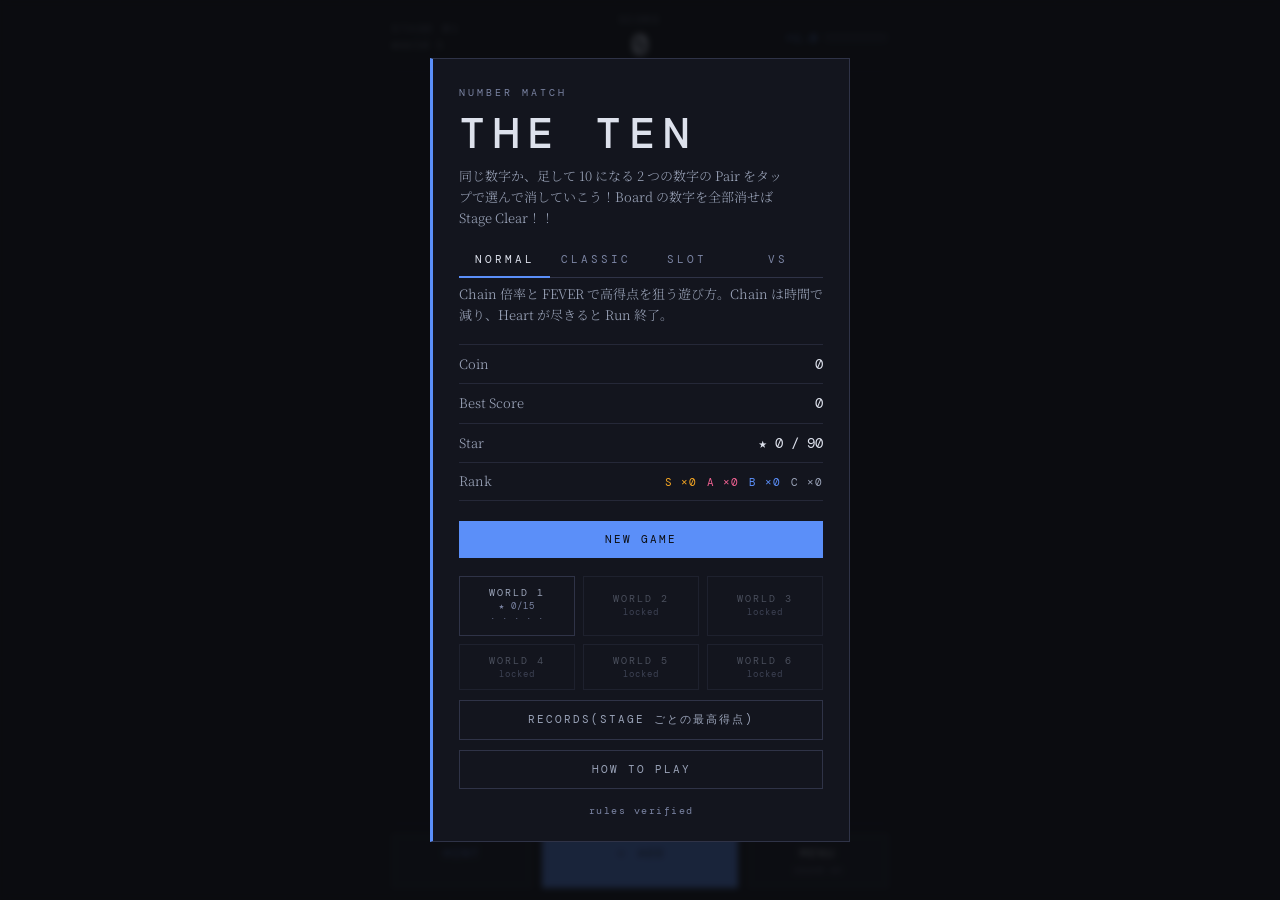
==== commit 02920248: "VS(2 台のスマホで同じ Board を同時に遊んで得点を競う)を追加: vs.js(PeerJS の公開サーバーで仲介、WebRTC で直接通信、host が Board の cells を送る)" ====
--- a/web/index.html
+++ b/web/index.html
@@ -46,6 +46,13 @@
       <span class="fever-bar"><span class="fever-fill" id="hud-fever-fill"></span></span>
     </div>
 
+    <div class="vsbar" id="vs-bar" hidden>
+      <span class="vs-time" id="vs-time">3:00</span>
+      <span class="vs-rival"><span class="vs-name">RIVAL</span><span class="vs-rscore" id="vs-rscore">0</span><span class="vs-rmult" id="vs-rmult">×1.0</span></span>
+      <span class="vs-prog"><span class="vs-prog-fill" id="vs-rprog"></span></span>
+      <span class="vs-rstate" id="vs-rstate"></span>
+    </div>
+
     <div class="quest" id="hud-quest" hidden>
       <span class="quest-label">QUEST</span>
       <span class="quest-text" id="hud-quest-text"></span>
@@ -74,16 +81,21 @@
 
   <!-- スロット(SLOT タブ。THE TEN とは別の画面) -->
   <section id="slot" class="slot" hidden>
+    <div class="slot-logo"><span class="logo-main">THE TEN</span><span class="logo-sub">SLOT</span></div>
     <header class="slot-top">
       <div class="slot-top-l"><div class="label">COIN</div><div class="slot-coins" id="slot-coins">0</div></div>
       <div class="slot-lamp" id="slot-lamp">予告</div>
       <div class="slot-top-r"><div class="label">WIN</div><div class="slot-win" id="slot-win">0</div></div>
     </header>
     <div class="slot-bonus" id="slot-bonus" hidden><span id="slot-bonus-label">BIG BONUS</span><span id="slot-bonus-left"></span></div>
+    <div class="cabinet" id="cabinet">
+    <div class="marquee top"></div><div class="marquee l"></div><div class="marquee r"></div>
     <div class="reels" id="reels">
       <div class="reel" data-reel="0"><div class="strip" id="strip-0"></div><div class="reel-mid"></div></div>
       <div class="reel" data-reel="1"><div class="strip" id="strip-1"></div><div class="reel-mid"></div></div>
       <div class="reel" data-reel="2"><div class="strip" id="strip-2"></div><div class="reel-mid"></div></div>
+    </div>
+    <div class="marquee bottom"></div>
     </div>
     <div class="slot-stops">
       <button class="ctl stop" type="button" data-stop="0"><span class="ctl-label">STOP</span></button>
@@ -91,7 +103,7 @@
       <button class="ctl stop" type="button" data-stop="2"><span class="ctl-label">STOP</span></button>
     </div>
     <div class="slot-pay">
-      <span><b>TEN TEN TEN</b> BIG</span><span><b>★★★</b> REG</span><span><b>同じ数字×3</b> 数字×2</span><span><b>合計 10</b> 8</span><span><b>足して 10 + ★</b> 3</span>
+      <span><b>TEN TEN TEN</b> BIG</span><span><b>★★★</b> REG</span><span><b>同じ数字×3</b> 数字×2</span><span><b>合計 10</b> 6</span><span><b>足して 10 + ★</b> 2</span>
     </div>
     <div class="slot-stats" id="slot-stats"></div>
     <footer class="controls slot-controls">
--- a/web/css/style.css
+++ b/web/css/style.css
@@ -396,48 +396,231 @@
 .rec-stars { color:var(--amber); font-size:11px; letter-spacing:1px; }
 
 /* ---------- スロット ---------- */
+body.slot { background:radial-gradient(ellipse 120% 70% at 50% 0%, #2b1433 0%, #141026 45%, var(--bg) 100%); }
+body.slot::after { opacity:0.35; }
+body.slot.fever { background:radial-gradient(ellipse 120% 70% at 50% 0%, #4a1030 0%, #1e0f2c 45%, var(--bg) 100%); }
 .slot {
   position:relative; z-index:1; display:flex; flex-direction:column; height:100%; max-width:520px; margin:0 auto;
-  padding:calc(env(safe-area-inset-top, 0px) + 12px) var(--gutter) calc(env(safe-area-inset-bottom, 0px) + 12px);
-  --reel-cell:clamp(56px, 18vw, 84px);
-}
-.slot[hidden] { display:none; }
-.slot-top { display:flex; justify-content:space-between; align-items:flex-end; padding-bottom:10px; border-bottom:1px solid var(--border); }
-.slot-top .label { font-family:var(--font-mono); font-size:10px; letter-spacing:3px; color:var(--text-dim); }
+  padding:calc(env(safe-area-inset-top, 0px) + 10px) var(--gutter) calc(env(safe-area-inset-bottom, 0px) + 12px);
+  --reel-cell:clamp(52px, 17vw, 80px);
+  --gold:#ffcf5a;
+}
+.slot[hidden], .app[hidden] { display:none; }   /* スロット中は THE TEN の画面を隠す(hidden 属性を display:flex より優先) */
+
+/* ロゴ */
+.slot-logo { display:flex; align-items:baseline; justify-content:center; gap:10px; margin-bottom:6px; line-height:1; }
+.slot-logo .logo-main {
+  font-family:var(--font-ja); font-weight:500; font-style:italic; font-size:26px; letter-spacing:4px;
+  background:linear-gradient(90deg, var(--gold) 0%, #fff6d6 25%, var(--amber) 50%, var(--rose) 75%, var(--gold) 100%);
+  background-size:200% 100%; -webkit-background-clip:text; background-clip:text; color:transparent;
+  filter:drop-shadow(0 0 8px rgba(245,166,35,0.55));
+  animation:logo-shine 3s linear infinite;
+}
+@keyframes logo-shine { to { background-position:200% 0; } }
+.slot-logo .logo-sub {
+  font-family:var(--font-mono); font-size:10px; letter-spacing:4px; padding:3px 8px; border-radius:3px;
+  color:#0c0d11; background:linear-gradient(180deg, var(--gold), var(--amber)); box-shadow:0 0 10px rgba(245,166,35,0.5);
+}
+
+/* カウンタ(COIN / WIN)と予告ランプ */
+.slot-top { display:flex; justify-content:space-between; align-items:center; gap:10px; }
+.slot-top .label { font-family:var(--font-mono); font-size:9px; letter-spacing:3px; color:var(--text-dim); margin-bottom:3px; }
+.slot-top-l, .slot-top-r { flex:1; }
 .slot-top-r { text-align:right; }
-.slot-coins, .slot-win { font-family:var(--font-mono); font-size:24px; font-weight:500; letter-spacing:1px; }
-.slot-win { color:var(--amber); }
+.slot-coins, .slot-win {
+  display:inline-block; min-width:7ch; padding:4px 10px; border-radius:6px; text-align:right;
+  font-family:var(--font-mono); font-size:22px; font-weight:500; letter-spacing:1px; font-variant-numeric:tabular-nums;
+  color:var(--gold); background:#07080c; border:1px solid #3a3320;
+  box-shadow:inset 0 2px 10px rgba(0,0,0,0.9), 0 0 0 2px #1a1710, 0 0 12px rgba(245,166,35,0.15);
+  text-shadow:0 0 8px rgba(245,166,35,0.55);
+}
+.slot-win { color:var(--text); text-shadow:none; }
+.slot-win.pop { animation:win-pop 0.45s cubic-bezier(.2,1.6,.4,1); color:var(--gold); text-shadow:0 0 10px rgba(245,166,35,0.8); }
+.slot-win.big { color:var(--rose); text-shadow:0 0 14px rgba(240,98,146,0.9); border-color:var(--rose); }
+@keyframes win-pop { 0%{transform:scale(1)} 40%{transform:scale(1.25)} 100%{transform:scale(1)} }
 .slot-lamp {
-  font-family:var(--font-ja); font-size:11px; letter-spacing:2px; padding:4px 12px; border:1px solid var(--border-light); color:var(--text-dim);
-  align-self:center; opacity:0.5;
-}
-.slot-lamp.on { color:#0c0d11; background:var(--rose); border-color:var(--rose); opacity:1; animation:lamp 0.35s steps(2) infinite; box-shadow:0 0 16px rgba(240,98,146,0.8); }
-@keyframes lamp { 0%{background:var(--rose)} 100%{background:var(--amber)} }
-.slot-bonus { display:flex; justify-content:space-between; margin-top:8px; padding:6px 12px; border:1px solid var(--rose); font-family:var(--font-mono); font-size:12px; letter-spacing:3px; color:var(--rose); animation:fever-pulse 0.6s ease-in-out infinite alternate; }
+  width:46px; height:46px; border-radius:50%; display:flex; align-items:center; justify-content:center; flex:none;
+  font-family:var(--font-ja); font-size:10px; letter-spacing:1px; color:var(--text-dim);
+  background:radial-gradient(circle at 35% 30%, #3a3f5c, #13151e 70%); border:2px solid #2f3347;
+  box-shadow:inset 0 -4px 10px rgba(0,0,0,0.6), 0 2px 6px rgba(0,0,0,0.6);
+}
+.slot-lamp.on {
+  color:#fff; border-color:var(--gold);
+  background:radial-gradient(circle at 35% 30%, #ffd1e2, var(--rose) 60%, #b0205a);
+  animation:lamp 0.3s steps(2) infinite; box-shadow:0 0 24px rgba(240,98,146,0.95), 0 0 48px rgba(245,166,35,0.6);
+}
+@keyframes lamp {
+  0%   { background:radial-gradient(circle at 35% 30%, #ffd1e2, var(--rose) 60%, #b0205a); }
+  100% { background:radial-gradient(circle at 35% 30%, #fff3c4, var(--amber) 60%, #b86f00); }
+}
+
+/* BONUS の帯(動く縞) */
+.slot-bonus {
+  display:flex; justify-content:space-between; align-items:center; margin-top:8px; padding:6px 14px; border-radius:4px;
+  font-family:var(--font-mono); font-size:12px; font-weight:500; letter-spacing:3px;
+  background:repeating-linear-gradient(135deg, var(--rose) 0 12px, var(--gold) 12px 24px); background-size:34px 34px;
+  box-shadow:0 0 18px rgba(240,98,146,0.6); animation:stripes 0.8s linear infinite;
+}
+.slot-bonus span { background:rgba(12,13,17,0.75); color:#fff; padding:1px 8px; border-radius:3px; }
 .slot-bonus[hidden] { display:none; }
-.reels { display:flex; justify-content:center; gap:10px; margin:22px 0 10px; }
+@keyframes stripes { to { background-position:34px 0; } }
+
+/* 筐体(リールの箱)と、縁を走るランプ */
+.cabinet {
+  position:relative; margin:14px auto 12px; padding:12px 24px; border-radius:18px;
+  background:linear-gradient(180deg, #454b6e 0%, #1b1e2b 18%, #111320 50%, #1b1e2b 82%, #2b2f48 100%);
+  box-shadow:0 0 0 1px #5a6184, 0 0 0 4px #0c0d11, 0 0 0 5px #3b4058, 0 14px 34px rgba(0,0,0,0.65), inset 0 1px 0 rgba(255,255,255,0.12);
+}
+.marquee {
+  height:10px; margin:0 2px;
+  background:
+    radial-gradient(circle at 5px 5px, var(--gold) 2.4px, transparent 3.4px) 0 0 / 20px 10px,
+    radial-gradient(circle at 5px 5px, var(--rose) 2.4px, transparent 3.4px) 10px 0 / 20px 10px;
+  filter:drop-shadow(0 0 3px rgba(245,166,35,0.6)) hue-rotate(0deg);
+  animation:marquee 0.7s steps(2) infinite;
+}
+.marquee.l, .marquee.r {
+  position:absolute; top:12px; bottom:12px; width:10px; height:auto; margin:0;
+  background:
+    radial-gradient(circle at 5px 5px, var(--gold) 2.4px, transparent 3.4px) 0 0 / 10px 20px,
+    radial-gradient(circle at 5px 5px, var(--rose) 2.4px, transparent 3.4px) 0 10px / 10px 20px;
+  animation-name:marquee-v;
+}
+.marquee.l { left:8px; } .marquee.r { right:8px; }
+@keyframes marquee   { to { background-position:20px 0, 30px 0; } }
+@keyframes marquee-v { to { background-position:0 20px, 0 30px; } }
+@keyframes hue { to { filter:drop-shadow(0 0 5px rgba(255,255,255,0.8)) hue-rotate(360deg); } }
+.slot.spinning .marquee { animation-duration:0.28s; }
+.cabinet.win .marquee { animation-duration:0.14s; filter:drop-shadow(0 0 5px rgba(255,255,255,0.8)) hue-rotate(0deg); }
+body.fever .marquee { animation:marquee 0.14s steps(2) infinite, hue 1.2s linear infinite; }
+body.fever .marquee.l, body.fever .marquee.r { animation:marquee-v 0.14s steps(2) infinite, hue 1.2s linear infinite; }
+
+/* リール */
+.reels { position:relative; display:flex; justify-content:center; gap:10px; margin:8px 0; }
+.reels::before {   /* 中央のペイライン */
+  content:''; position:absolute; left:-14px; right:-14px; top:50%; height:2px; margin-top:-1px;
+  background:linear-gradient(90deg, transparent, var(--gold) 15%, var(--gold) 85%, transparent);
+  box-shadow:0 0 8px var(--gold); opacity:0.9;
+}
 .reel {
-  position:relative; width:calc(var(--reel-cell) * 1.3); height:calc(var(--reel-cell) * 3); overflow:hidden;
-  border:1px solid var(--cell-border); background:var(--surface); cursor:pointer; user-select:none;
-}
-.reel.spinning { border-color:var(--heat); box-shadow:0 0 14px color-mix(in srgb, var(--heat) 40%, transparent); }
+  position:relative; width:calc(var(--reel-cell) * 1.3); height:calc(var(--reel-cell) * 3); overflow:hidden; border-radius:8px;
+  background:linear-gradient(180deg, #06070b 0%, #1c1f33 30%, #2a2e4a 50%, #1c1f33 70%, #06070b 100%);
+  border:2px solid #4a506e; box-shadow:inset 0 0 22px rgba(0,0,0,0.85), 0 0 0 1px #0c0d11;
+  cursor:pointer; user-select:none;
+}
+.reel::after {  /* ガラスの反射 */
+  content:''; position:absolute; inset:0; pointer-events:none;
+  background:linear-gradient(100deg, rgba(255,255,255,0.08) 0%, rgba(255,255,255,0.02) 35%, transparent 50%);
+}
+.reel.spinning { border-color:var(--heat); box-shadow:inset 0 0 22px rgba(0,0,0,0.85), 0 0 16px color-mix(in srgb, var(--heat) 55%, transparent); }
 .reel .strip { position:absolute; left:0; right:0; top:0; will-change:transform; }
 .reel .sym {
   height:var(--reel-cell); display:flex; align-items:center; justify-content:center;
-  font-family:var(--font-mono); font-size:calc(var(--reel-cell) * 0.6); font-weight:500; color:var(--text);
-  border-bottom:1px solid var(--border);
-}
-.reel .sym.t { font-size:calc(var(--reel-cell) * 0.36); letter-spacing:2px; color:var(--rose); }
-.reel .sym.s { color:var(--amber); }
-.reel .sym.hit { background:color-mix(in srgb, var(--amber) 28%, transparent); color:var(--amber); animation:hit 0.3s ease-in-out infinite alternate; }
-@keyframes hit { 0%{box-shadow:inset 0 0 0 1px var(--amber)} 100%{box-shadow:inset 0 0 0 3px var(--amber), 0 0 16px var(--amber)} }
-.reel-mid { position:absolute; left:0; right:0; top:var(--reel-cell); height:var(--reel-cell); pointer-events:none; border-top:1px solid var(--border-light); border-bottom:1px solid var(--border-light); }
-.reel.spinning .sym { filter:blur(0.6px); }
-.slot-stops { display:flex; justify-content:center; gap:10px; }
-.slot-stops .ctl { width:calc(var(--reel-cell) * 1.3); padding:12px 0; }
-.slot-stops .ctl:not(:disabled) { border-color:var(--amber); }
-.slot-stops .ctl:not(:disabled) .ctl-label { color:var(--amber); }
-.slot-pay { display:flex; flex-wrap:wrap; gap:4px 14px; justify-content:center; margin-top:16px; font-family:var(--font-ja); font-size:10px; color:var(--text-dim); }
-.slot-pay b { color:var(--text-muted); font-weight:400; margin-right:4px; }
-.slot-stats { margin-top:auto; text-align:center; font-family:var(--font-mono); font-size:10px; letter-spacing:1px; color:var(--text-dim); padding-bottom:8px; }
+  font-family:var(--font-mono); font-size:calc(var(--reel-cell) * 0.62); font-weight:500; color:var(--text);
+  text-shadow:0 0 10px currentColor, 0 2px 0 rgba(0,0,0,0.6);
+}
+/* 足して 10 になる組は同じ色(1 と 9、2 と 8、3 と 7、4 と 6)。5 は白 */
+.reel .sym[data-sym="1"], .reel .sym[data-sym="9"] { color:#7fa8ff; }
+.reel .sym[data-sym="2"], .reel .sym[data-sym="8"] { color:#5fe0a6; }
+.reel .sym[data-sym="3"], .reel .sym[data-sym="7"] { color:#ffc24d; }
+.reel .sym[data-sym="4"], .reel .sym[data-sym="6"] { color:#c4a6ff; }
+.reel .sym[data-sym="5"] { color:#f4f6ff; }
+.reel .sym.t {
+  font-size:calc(var(--reel-cell) * 0.34); font-weight:500; letter-spacing:2px; font-style:italic;
+  background:linear-gradient(180deg, #ffd1e2, var(--rose) 55%, #b0205a); -webkit-background-clip:text; background-clip:text; color:transparent;
+  text-shadow:none; filter:drop-shadow(0 0 8px rgba(240,98,146,0.8));
+}
+.reel .sym.s { color:var(--gold); font-size:calc(var(--reel-cell) * 0.72); text-shadow:0 0 14px rgba(245,166,35,0.9), 0 0 3px #fff; }
+.reel .sym.hit { background:radial-gradient(circle, rgba(255,255,255,0.35), rgba(245,166,35,0.25) 70%); animation:hit 0.3s ease-in-out infinite alternate; }
+@keyframes hit { 0%{box-shadow:inset 0 0 0 2px var(--gold)} 100%{box-shadow:inset 0 0 0 4px #fff, 0 0 20px var(--gold)} }
+.reel-mid {
+  position:absolute; left:0; right:0; top:var(--reel-cell); height:var(--reel-cell); pointer-events:none;
+  border-top:1px solid rgba(245,166,35,0.6); border-bottom:1px solid rgba(245,166,35,0.6);
+  background:linear-gradient(90deg, rgba(245,166,35,0.22), transparent 28%, transparent 72%, rgba(245,166,35,0.22));
+}
+.reel.spinning .sym { filter:blur(0.7px); }
+.reel.reach { border-color:var(--rose); animation:reach 0.3s ease-in-out infinite alternate; }
+@keyframes reach {
+  0%   { box-shadow:inset 0 0 22px rgba(0,0,0,0.85), 0 0 12px rgba(240,98,146,0.6); }
+  100% { box-shadow:inset 0 0 30px rgba(240,98,146,0.35), 0 0 32px rgba(240,98,146,1), 0 0 60px rgba(245,166,35,0.6); }
+}
+body.fever .reel { animation:fever-cell 1.2s ease-in-out infinite alternate; }
+.slot.punch { animation:punch 0.28s cubic-bezier(.2,1.4,.4,1); }
+
+/* STOP ボタン(押せるときは金色に光る) */
+.slot-stops { display:flex; justify-content:center; gap:10px; margin-top:2px; }
+.slot-stops .ctl {
+  width:calc(var(--reel-cell) * 1.3); min-height:0; height:46px; padding:0; justify-content:center; border-radius:999px;
+  background:radial-gradient(circle at 50% 20%, rgba(255,255,255,0.08), transparent 55%), linear-gradient(180deg, #2a2e45, #13151e);
+  border:1px solid #3b4058; box-shadow:0 3px 0 #06070b, 0 4px 10px rgba(0,0,0,0.6); transition:all 0.1s;
+}
+.slot-stops .ctl .ctl-label { font-size:11px; }
+.slot-stops .ctl:disabled { opacity:0.7; }
+.slot-stops .ctl:not(:disabled) {
+  background:radial-gradient(circle at 50% 20%, rgba(255,255,255,0.45), transparent 55%), linear-gradient(180deg, var(--gold), #d9880f);
+  border-color:#ffe39a; box-shadow:0 4px 0 #8a5a0a, 0 0 20px rgba(245,166,35,0.75); animation:stop-glow 0.6s ease-in-out infinite alternate;
+}
+.slot-stops .ctl:not(:disabled) .ctl-label { color:#0c0d11; font-weight:500; }
+.slot-stops .ctl:not(:disabled):active { transform:translateY(3px); box-shadow:0 1px 0 #8a5a0a, 0 0 10px rgba(245,166,35,0.5); }
+@keyframes stop-glow { to { box-shadow:0 4px 0 #8a5a0a, 0 0 32px rgba(245,166,35,1); } }
+
+/* 配当表・成績・下のボタン */
+.slot-pay {
+  display:flex; flex-wrap:wrap; gap:4px 6px; justify-content:center; margin-top:12px; padding:8px 10px; border-radius:10px;
+  font-family:var(--font-ja); font-size:10px; color:var(--text-muted);
+  background:rgba(19,21,30,0.7); border:1px solid #2f3347;
+}
+.slot-pay span { padding:2px 8px; border-radius:999px; border:1px solid var(--border-light); white-space:nowrap; }
+.slot-pay b { font-weight:500; margin-right:4px; color:var(--gold); }
+.slot-pay span:nth-child(1) { border-color:rgba(240,98,146,0.6); } .slot-pay span:nth-child(1) b { color:var(--rose); }
+.slot-pay span:nth-child(2) { border-color:rgba(245,166,35,0.6); }
+.slot-stats { margin-top:auto; text-align:center; font-family:var(--font-mono); font-size:10px; letter-spacing:1px; color:var(--text-dim); padding:8px 0; }
 .slot-controls { margin-top:0; }
+.slot-controls #slot-bet { border-color:rgba(245,166,35,0.6); } .slot-controls #slot-bet .ctl-label { color:var(--gold); }
+.slot-controls .ctl-primary:not(:disabled) {
+  background:linear-gradient(135deg, var(--gold), var(--amber) 45%, var(--rose)); border-color:transparent;
+  box-shadow:0 0 18px rgba(240,98,146,0.45); animation:start-glow 1.2s ease-in-out infinite alternate;
+}
+.slot-controls .ctl-primary:not(:disabled) .ctl-label { font-weight:500; letter-spacing:4px; }
+@keyframes start-glow { to { box-shadow:0 0 30px rgba(245,166,35,0.75); } }
+@media (max-height:680px) { .slot-logo { display:none; } .slot-pay { display:none; } .cabinet { margin:8px auto; } }
+
+/* BET の選択・必殺技 */
+.chips { display:flex; flex-wrap:wrap; gap:6px; margin:14px 0 10px; }
+.chips .chip { padding:8px 12px; font-size:11px; }
+.chips .chip.on { border-color:var(--amber); color:var(--amber); }
+.bet-input { display:flex; gap:8px; }
+.bet-input input {
+  flex:1; appearance:none; background:var(--surface); border:1px solid var(--border-light); color:var(--text);
+  font-family:var(--font-mono); font-size:18px; padding:10px 12px; min-width:0;
+}
+body.skill .board-wrap { box-shadow:inset 0 0 40px rgba(240,98,146,0.25); }
+body.skill .cell:not(.empty) { border-color:rgba(240,98,146,0.6); }
+
+/* ---------- VS(2 台で同じ Board) ---------- */
+.vsbar { display:flex; align-items:center; gap:10px; padding:6px 12px; margin:0 12px 6px; background:var(--surface2); border:1px solid var(--border); font-family:var(--font-mono); font-size:12px; }
+.vsbar[hidden] { display:none; }
+.vs-time { font-size:18px; font-weight:500; letter-spacing:1px; min-width:52px; font-variant-numeric:tabular-nums; }
+.vs-time.low { color:var(--red); animation:vs-blink 0.6s steps(2) infinite; }
+@keyframes vs-blink { to { opacity:0.45; } }
+.vs-rival { display:flex; align-items:baseline; gap:8px; }
+.vs-name { font-size:10px; letter-spacing:3px; color:var(--text-dim); }
+.vs-rscore { font-size:16px; font-variant-numeric:tabular-nums; }
+.vs-rmult { font-size:11px; color:var(--text-muted); }
+.vs-prog { flex:1; height:4px; background:var(--surface3); overflow:hidden; }
+.vs-prog-fill { display:block; height:100%; width:0; background:linear-gradient(90deg, var(--blue), var(--purple)); transition:width 0.3s linear; }
+.vs-rstate { font-size:10px; letter-spacing:2px; color:var(--text-dim); white-space:nowrap; }
+.vs-rstate.done { color:var(--green); }
+.vs-rstate.gone { color:var(--red); }
+.card .code { font-family:var(--font-mono); font-size:40px; letter-spacing:12px; text-align:center; margin:14px 0 4px; padding:10px 0 10px 12px; border:1px dashed var(--border); user-select:all; }
+.card .code-input { display:flex; gap:8px; margin:12px 0; }
+.card .code-input input { flex:1; font-family:var(--font-mono); font-size:24px; letter-spacing:8px; text-transform:uppercase; text-align:center; padding:8px; background:var(--surface2); color:var(--text); border:1px solid var(--border); }
+.card .opts { display:flex; flex-wrap:wrap; gap:6px; margin:10px 0; }
+.card .opts .chip.on { border-color:var(--amber); color:var(--amber); }
+.card .count { font-family:var(--font-mono); font-size:96px; text-align:center; line-height:1.1; letter-spacing:4px; }
+.card .vs-scores { display:flex; justify-content:space-around; align-items:flex-end; margin:16px 0 4px; }
+.card .vs-scores .side { text-align:center; }
+.card .vs-scores .who { font-family:var(--font-mono); font-size:10px; letter-spacing:3px; color:var(--text-dim); }
+.card .vs-scores .pts { font-family:var(--font-mono); font-size:30px; font-variant-numeric:tabular-nums; }
+.card .vs-scores .side.win .pts { color:var(--amber); text-shadow:0 0 18px rgba(245,166,35,0.6); }
+.card h1.vs-win { color:var(--amber); } .card h1.vs-lose { color:var(--text-muted); }
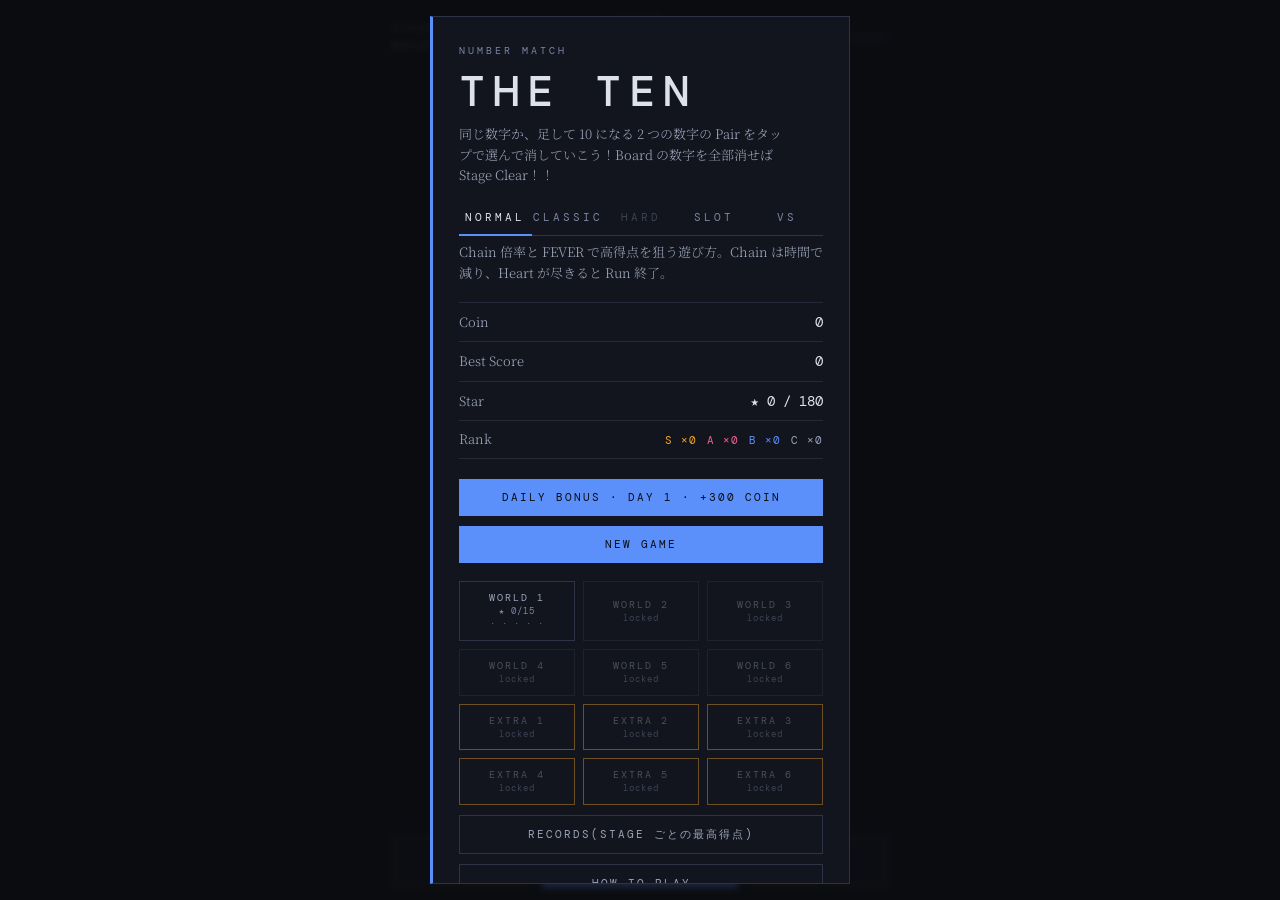
==== commit a04379f8: "レビューとリファイン: HARD/GLASS後のライフ初期化やSWキャッシュ漏れ等の修正、画面表示・ドキュメントの整合と日本語整備 (sw.js ten-v34)" ====
--- a/web/index.html
+++ b/web/index.html
@@ -103,7 +103,7 @@
       <button class="ctl stop" type="button" data-stop="2"><span class="ctl-label">STOP</span></button>
     </div>
     <div class="slot-pay">
-      <span><b>TEN TEN TEN</b> BIG</span><span><b>★★★</b> REG</span><span><b>同じ数字×3</b> 数字×2</span><span><b>合計 10</b> 6</span><span><b>足して 10 + ★</b> 2</span>
+      <span><b>TEN TEN TEN</b> BIG</span><span><b>★★★</b> REG</span><span><b>同じ数字×3</b> 数字×2</span><span><b>合計 10</b> 8</span><span><b>足して 10 + ★</b> 3</span>
     </div>
     <div class="slot-stats" id="slot-stats"></div>
     <footer class="controls slot-controls">
--- a/web/css/style.css
+++ b/web/css/style.css
@@ -1,6 +1,5 @@
 /* ============================================================
-   TEN — Number Match  共通スタイル
-   study_planner の world view(dark / DM Mono + Noto Serif JP)を踏襲
+   THE TEN — Number Match  共通スタイル
    ============================================================ */
 
 :root {
@@ -321,10 +320,13 @@
 .btn:disabled { opacity:0.4; cursor:not-allowed; }
 .worlds { display:grid; grid-template-columns:repeat(3, 1fr); gap:8px; margin-top:8px; }
 .worlds .btn { padding:10px 6px; font-size:10px; flex-direction:column; gap:2px; }
+.worlds .btn.extra { border-color:var(--amber); }
 .worlds .btn small { font-size:9px; letter-spacing:1px; color:var(--text-dim); text-transform:none; }
 .ranks { display:flex; gap:10px; justify-content:center; font-family:var(--font-mono); font-size:11px; letter-spacing:1px; }
 .ranks .S { color:var(--amber); } .ranks .A { color:var(--rose); } .ranks .B { color:var(--blue); } .ranks .C { color:var(--text-muted); }
-.card .rules { font-size:13px; line-height:1.9; color:var(--text-muted); font-weight:300; margin-top:12px; text-wrap:pretty; }
+.card .rules { font-size:13px; line-height:1.85; color:var(--text-muted); font-weight:300; margin-top:12px; text-wrap:pretty; }
+.card .rules p { margin-bottom:10px; }
+.card .rules p:last-child { margin-bottom:0; }
 .card .rules b { color:var(--text); font-weight:500; }
 .card .rules .ex { font-family:var(--font-mono); color:var(--heat); }
 .meta { font-family:var(--font-mono); font-size:10px; letter-spacing:1.5px; color:var(--text-dim); margin-top:14px; text-align:center; }
@@ -375,6 +377,12 @@
 }
 .mode-tab.on { color:var(--text); border-bottom-color:var(--blue); }
 .mode-tab:active { transform:translateY(1px); }
+.mode-tab.locked { opacity:0.4; }
+.gambits { display:grid; gap:8px; margin-top:12px; }
+.gambits .gambit { flex-direction:column; align-items:flex-start; gap:3px; padding:12px 14px; text-align:left; }
+.gambits .gambit b { font-size:13px; letter-spacing:2px; color:var(--amber); }
+.gambits .gambit .up { color:var(--green); font-size:11px; text-transform:none; letter-spacing:0; }
+.gambits .gambit .down { color:var(--rose); font-size:11px; text-transform:none; letter-spacing:0; }
 .mode-desc { min-height:2.6em; }
 
 /* ---------- お題(Quest) ---------- */
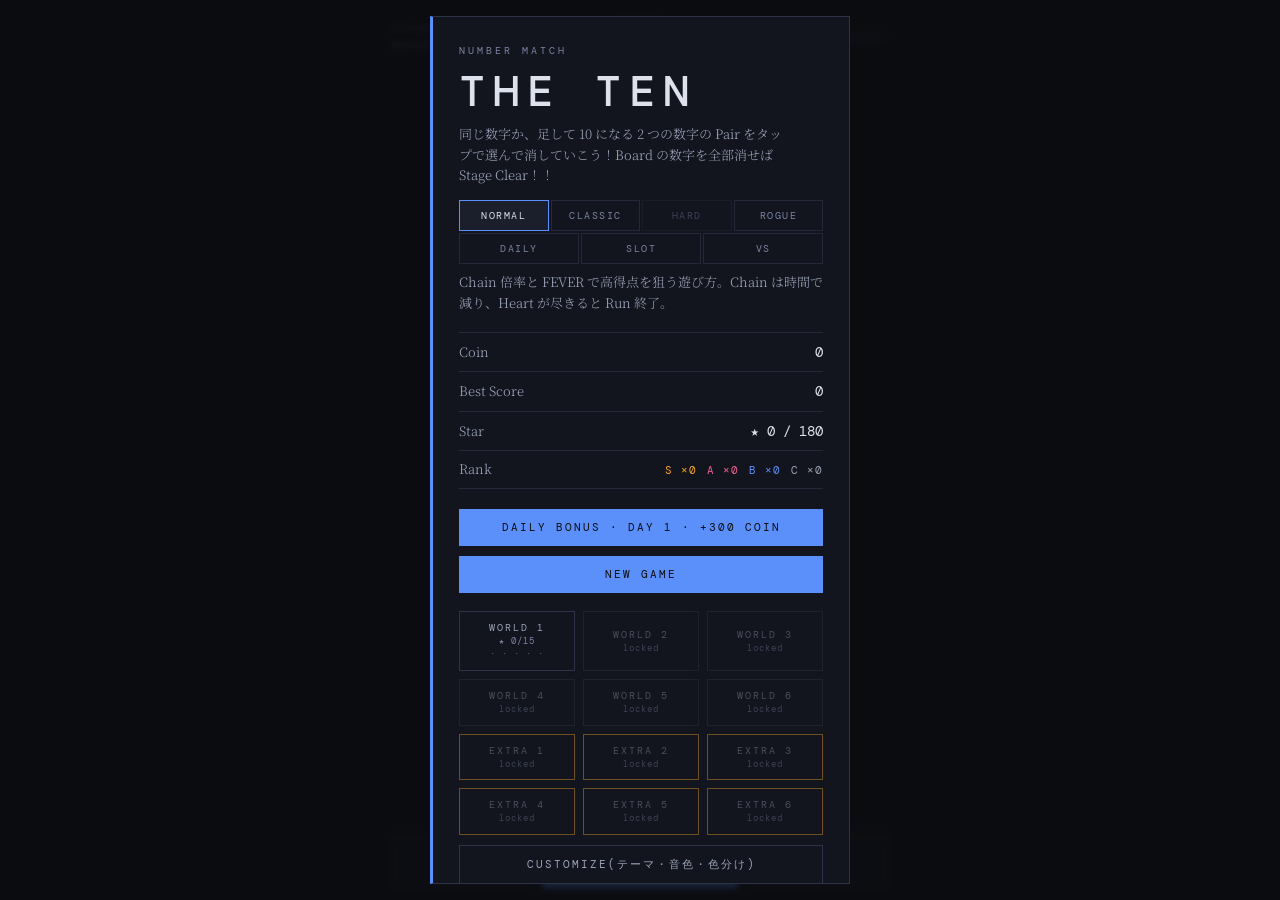
==== commit 58052fec: "ゲーム性強化の5機能を追加: 残数バーとあと1手予告、特殊タイル(GOLD・導火線)、ROGUEモード(積み上げGAMBIT・新札4種)、DAILY CHALLENGE、入力先行予約・ペア色分け・Cu" ====
--- a/web/index.html
+++ b/web/index.html
@@ -58,6 +58,8 @@
       <span class="quest-text" id="hud-quest-text"></span>
       <span class="quest-mark" id="hud-quest-mark"></span>
     </div>
+
+    <div class="digits-bar" id="hud-digits" aria-label="残りの数字" hidden></div>
 
     <section class="board-wrap" id="board-wrap">
       <div class="board" id="board" role="grid" aria-label="Board"></div>
--- a/web/css/style.css
+++ b/web/css/style.css
@@ -632,3 +632,125 @@
 .card .vs-scores .pts { font-family:var(--font-mono); font-size:30px; font-variant-numeric:tabular-nums; }
 .card .vs-scores .side.win .pts { color:var(--amber); text-shadow:0 0 18px rgba(245,166,35,0.6); }
 .card h1.vs-win { color:var(--amber); } .card h1.vs-lose { color:var(--text-muted); }
+
+/* ---------- 数字の残数バー(1〜9) ---------- */
+.digits-bar {
+  display:grid; grid-template-columns:repeat(9, 1fr); gap:4px;
+  margin-top:6px; padding:4px 6px;
+  background:var(--surface); border:1px solid var(--border);
+  font-family:var(--font-mono);
+}
+.digits-bar[hidden] { display:none; }
+.digit-chip {
+  display:flex; flex-direction:column; align-items:center; justify-content:center;
+  padding:2px 0; border-radius:3px; border:1px solid transparent; line-height:1.1;
+  transition:opacity 0.2s, border-color 0.2s, background 0.2s;
+}
+.digit-chip .d-num { font-size:12px; font-weight:500; color:var(--text); }
+.digit-chip .d-cnt { font-size:9px; color:var(--text-dim); }
+.digit-chip.zero { opacity:0.22; }
+.digit-chip.finishing {
+  border-color:var(--purple); background:rgba(167,139,250,0.14);
+  animation:digit-fin 0.9s ease-in-out infinite alternate;
+}
+.digit-chip.finishing .d-num, .digit-chip.finishing .d-cnt { color:var(--purple); }
+@keyframes digit-fin { 0%{box-shadow:0 0 0 0 rgba(167,139,250,0.1)} 100%{box-shadow:0 0 10px 1px rgba(167,139,250,0.5)} }
+
+/* ---------- あと 1 手で行消し予告 ---------- */
+.cell.row-almost:not(.empty):not(.selected) {
+  box-shadow:inset 0 0 0 1px rgba(245,166,35,0.55);
+  border-color:rgba(245,166,35,0.65);
+}
+
+/* ---------- 特殊タイル(GOLD / 導火線) ---------- */
+.cell.sp-gold {
+  border-color:var(--amber);
+  background:linear-gradient(145deg, rgba(245,166,35,0.22), var(--surface) 65%);
+  box-shadow:inset 0 0 10px rgba(245,166,35,0.28);
+}
+.cell.sp-gold::before {
+  content:'×2'; position:absolute; top:2px; left:3px;
+  font-size:8px; letter-spacing:0; color:var(--amber); font-weight:500; line-height:1;
+}
+.cell.sp-fuse {
+  border-color:var(--rose);
+  background:linear-gradient(145deg, rgba(240,98,146,0.22), var(--surface) 65%);
+}
+.cell.sp-fuse::after {
+  content:attr(data-fuse); position:absolute; top:2px; right:3px;
+  font-size:9px; font-weight:500; color:var(--rose); line-height:1;
+}
+.cell.sp-fuse.urgent {
+  border-color:var(--red);
+  animation:fuse-urgent 0.45s ease-in-out infinite alternate;
+}
+.cell.sp-fuse.urgent::after { color:var(--red); }
+@keyframes fuse-urgent { 0%{box-shadow:0 0 0 0 rgba(239,68,68,0.2)} 100%{box-shadow:0 0 12px 2px rgba(239,68,68,0.65)} }
+
+/* ---------- ペア色分け(足して 10 の組を同じ色) ---------- */
+body.color-pairs .cell[data-num="1"], body.color-pairs .cell[data-num="9"],
+body.color-pairs .digit-chip[data-num="1"] .d-num, body.color-pairs .digit-chip[data-num="9"] .d-num { color:#7fa8ff; }
+body.color-pairs .cell[data-num="2"], body.color-pairs .cell[data-num="8"],
+body.color-pairs .digit-chip[data-num="2"] .d-num, body.color-pairs .digit-chip[data-num="8"] .d-num { color:#5fe0a6; }
+body.color-pairs .cell[data-num="3"], body.color-pairs .cell[data-num="7"],
+body.color-pairs .digit-chip[data-num="3"] .d-num, body.color-pairs .digit-chip[data-num="7"] .d-num { color:#ffc24d; }
+body.color-pairs .cell[data-num="4"], body.color-pairs .cell[data-num="6"],
+body.color-pairs .digit-chip[data-num="4"] .d-num, body.color-pairs .digit-chip[data-num="6"] .d-num { color:#c4a6ff; }
+body.color-pairs .cell[data-num="5"], body.color-pairs .digit-chip[data-num="5"] .d-num { color:#f4f6ff; }
+body.color-pairs[data-theme="ivory"] .cell[data-num="1"], body.color-pairs[data-theme="ivory"] .cell[data-num="9"] { color:#2563eb; }
+body.color-pairs[data-theme="ivory"] .cell[data-num="2"], body.color-pairs[data-theme="ivory"] .cell[data-num="8"] { color:#059669; }
+body.color-pairs[data-theme="ivory"] .cell[data-num="3"], body.color-pairs[data-theme="ivory"] .cell[data-num="7"] { color:#d97706; }
+body.color-pairs[data-theme="ivory"] .cell[data-num="4"], body.color-pairs[data-theme="ivory"] .cell[data-num="6"] { color:#7c3aed; }
+body.color-pairs[data-theme="ivory"] .cell[data-num="5"] { color:#1f2937; }
+
+/* ---------- タブ拡張(7 タブを 2 段で押しやすく) ---------- */
+.mode-tabs { flex-wrap:wrap; gap:2px; border-bottom:none; padding-bottom:2px; }
+.mode-tab { flex:1 1 22%; padding:8px 4px; font-size:10px; letter-spacing:1.5px; border:1px solid var(--border); margin-bottom:0; }
+.mode-tab.on { border-color:var(--blue); background:var(--surface2); color:var(--text); }
+
+/* ---------- カスタマイズ画面 ---------- */
+.cust-sec { margin-top:14px; }
+.cust-title { font-family:var(--font-mono); font-size:10px; letter-spacing:2.5px; text-transform:uppercase; color:var(--text-dim); margin-bottom:6px; }
+.cust-grid { display:grid; gap:6px; }
+.cust-item {
+  display:flex; justify-content:space-between; align-items:center; gap:8px; text-align:left;
+  padding:10px 12px; width:100%;
+}
+.cust-item.equipped { border-color:var(--green); color:var(--text); }
+.cust-item .cust-meta { display:flex; flex-direction:column; gap:2px; }
+.cust-item .cust-name { font-size:12px; letter-spacing:1.5px; color:var(--text); }
+.cust-item .cust-desc { font-family:var(--font-ja); font-size:11px; letter-spacing:0; text-transform:none; color:var(--text-muted); }
+.cust-item .cust-tag { font-size:10px; white-space:nowrap; color:var(--amber); }
+.cust-item.equipped .cust-tag { color:var(--green); }
+.gambit-owned { display:flex; flex-wrap:wrap; gap:6px; margin-top:8px; }
+.gambit-pill { font-family:var(--font-mono); font-size:10px; letter-spacing:1.5px; padding:3px 8px; border:1px solid var(--amber); color:var(--amber); background:rgba(245,166,35,0.08); }
+
+/* ---------- Coin アンロックテーマ ---------- */
+body[data-theme="cyber"] {
+  --bg:#060812; --surface:#0d1326; --surface2:#131d3a; --surface3:#1b2952;
+  --border:#1e305c; --border-light:#2a4580; --cell-border:#335899;
+  --blue:#00d2ff; --amber:#ffe14d; --rose:#ff3ea5; --purple:#b46cff;
+}
+body[data-theme="matcha"] {
+  --bg:#0c120e; --surface:#141e17; --surface2:#1c2a20; --surface3:#25382a;
+  --border:#26382b; --border-light:#354d3c; --cell-border:#46634e;
+  --text:#e6ede5; --text-muted:#a3b5a5; --text-dim:#788c7b;
+  --blue:#67c29c; --amber:#e5b84b; --rose:#e07a8c; --purple:#a5b4fc;
+}
+body[data-theme="sunset"] {
+  --bg:#140b0e; --surface:#201116; --surface2:#2c171e; --surface3:#3a1f28;
+  --border:#3d212b; --border-light:#522d3a; --cell-border:#6b3b4c;
+  --text:#f5e6e8; --text-muted:#c4a1a8; --text-dim:#94737a;
+  --blue:#ff8c5a; --amber:#ffca57; --rose:#ff5470; --purple:#d580ff;
+}
+body[data-theme="ivory"] {
+  color-scheme:light;
+  --bg:#f4f1ea; --surface:#fcfbf7; --surface2:#ede8dc; --surface3:#e2dac9;
+  --border:#d7cebc; --border-light:#c4b8a1; --cell-border:#b4a58a;
+  --text:#1f232c; --text-muted:#545b6b; --text-dim:#767e91;
+  --blue:#2563eb; --green:#059669; --amber:#d97706; --rose:#db2777; --red:#dc2626; --purple:#7c3aed;
+}
+body[data-theme="ivory"] .cell.selected { color:#1f232c; background:#fff; }
+body[data-theme="ivory"] .ctl-primary .ctl-label,
+body[data-theme="ivory"] .btn-primary { color:#fff; }
+body[data-theme="ivory"] .overlay { background:rgba(31,35,44,0.55); }
